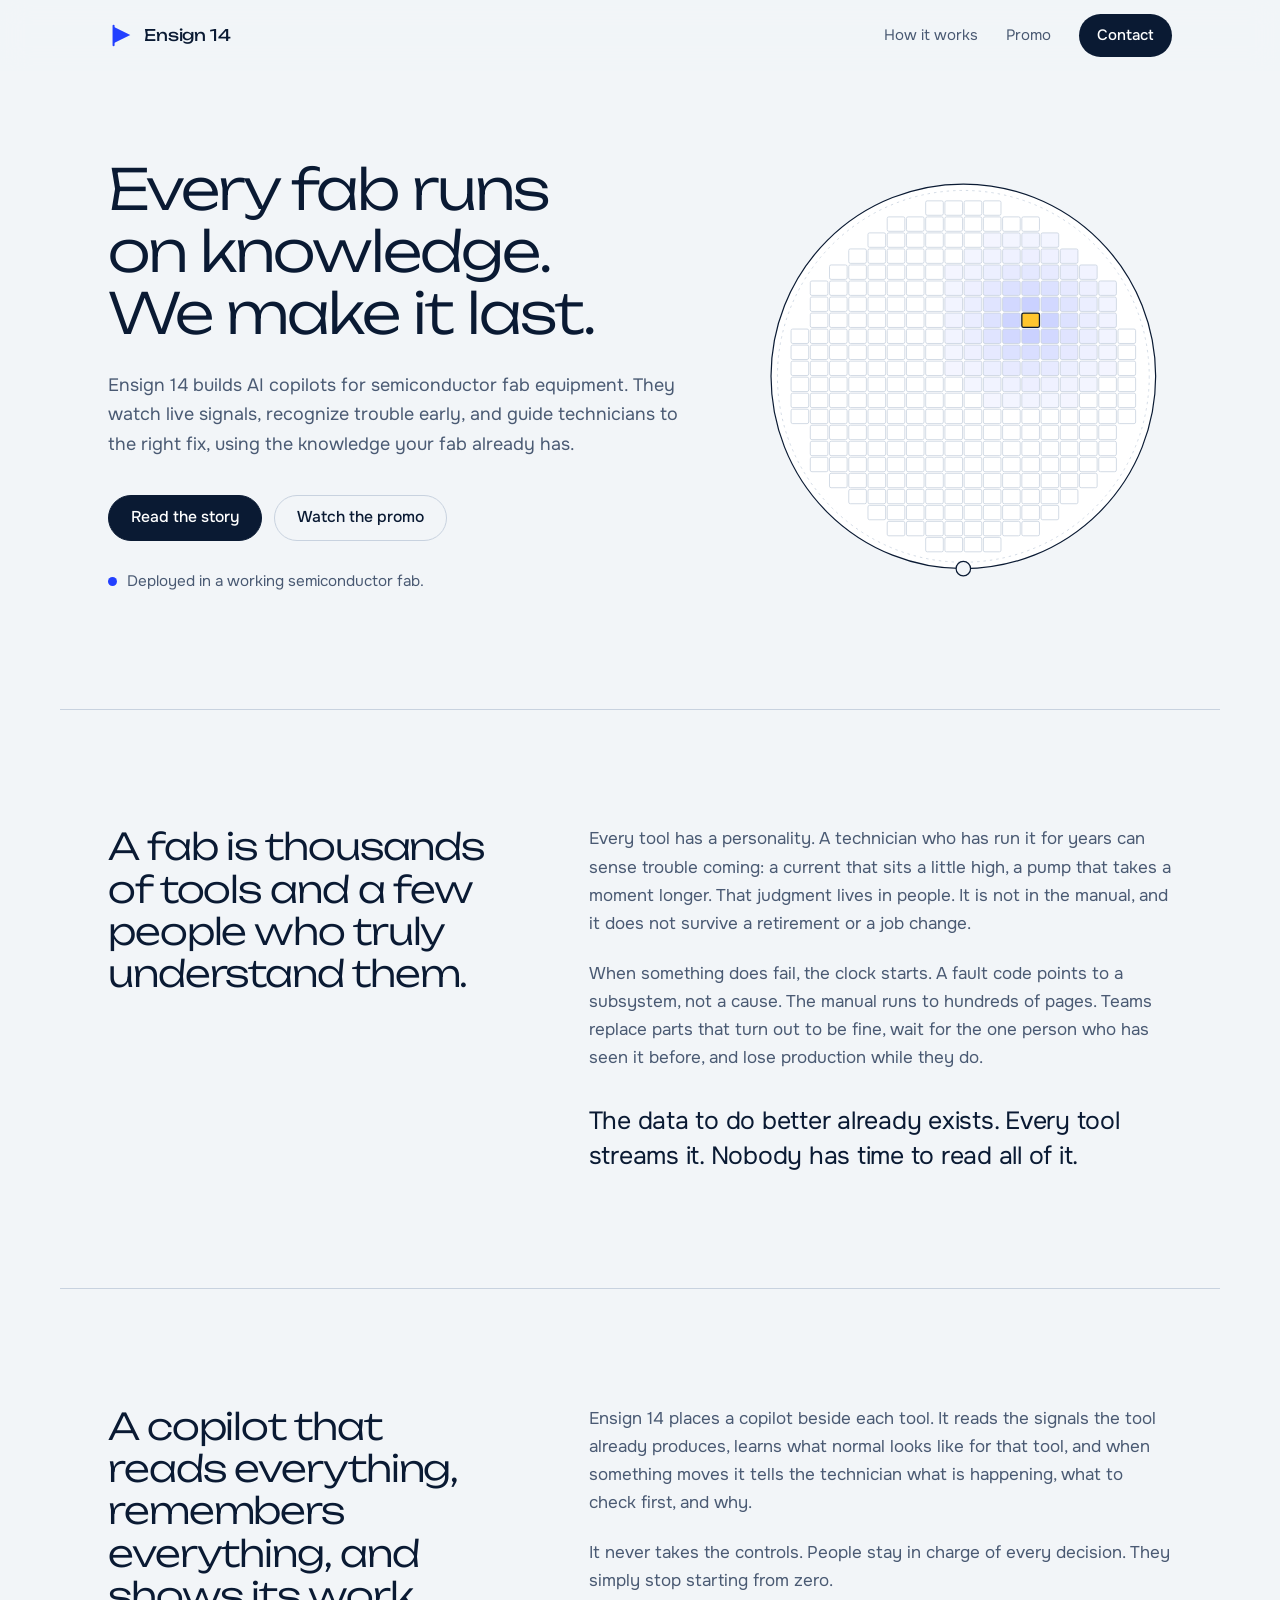
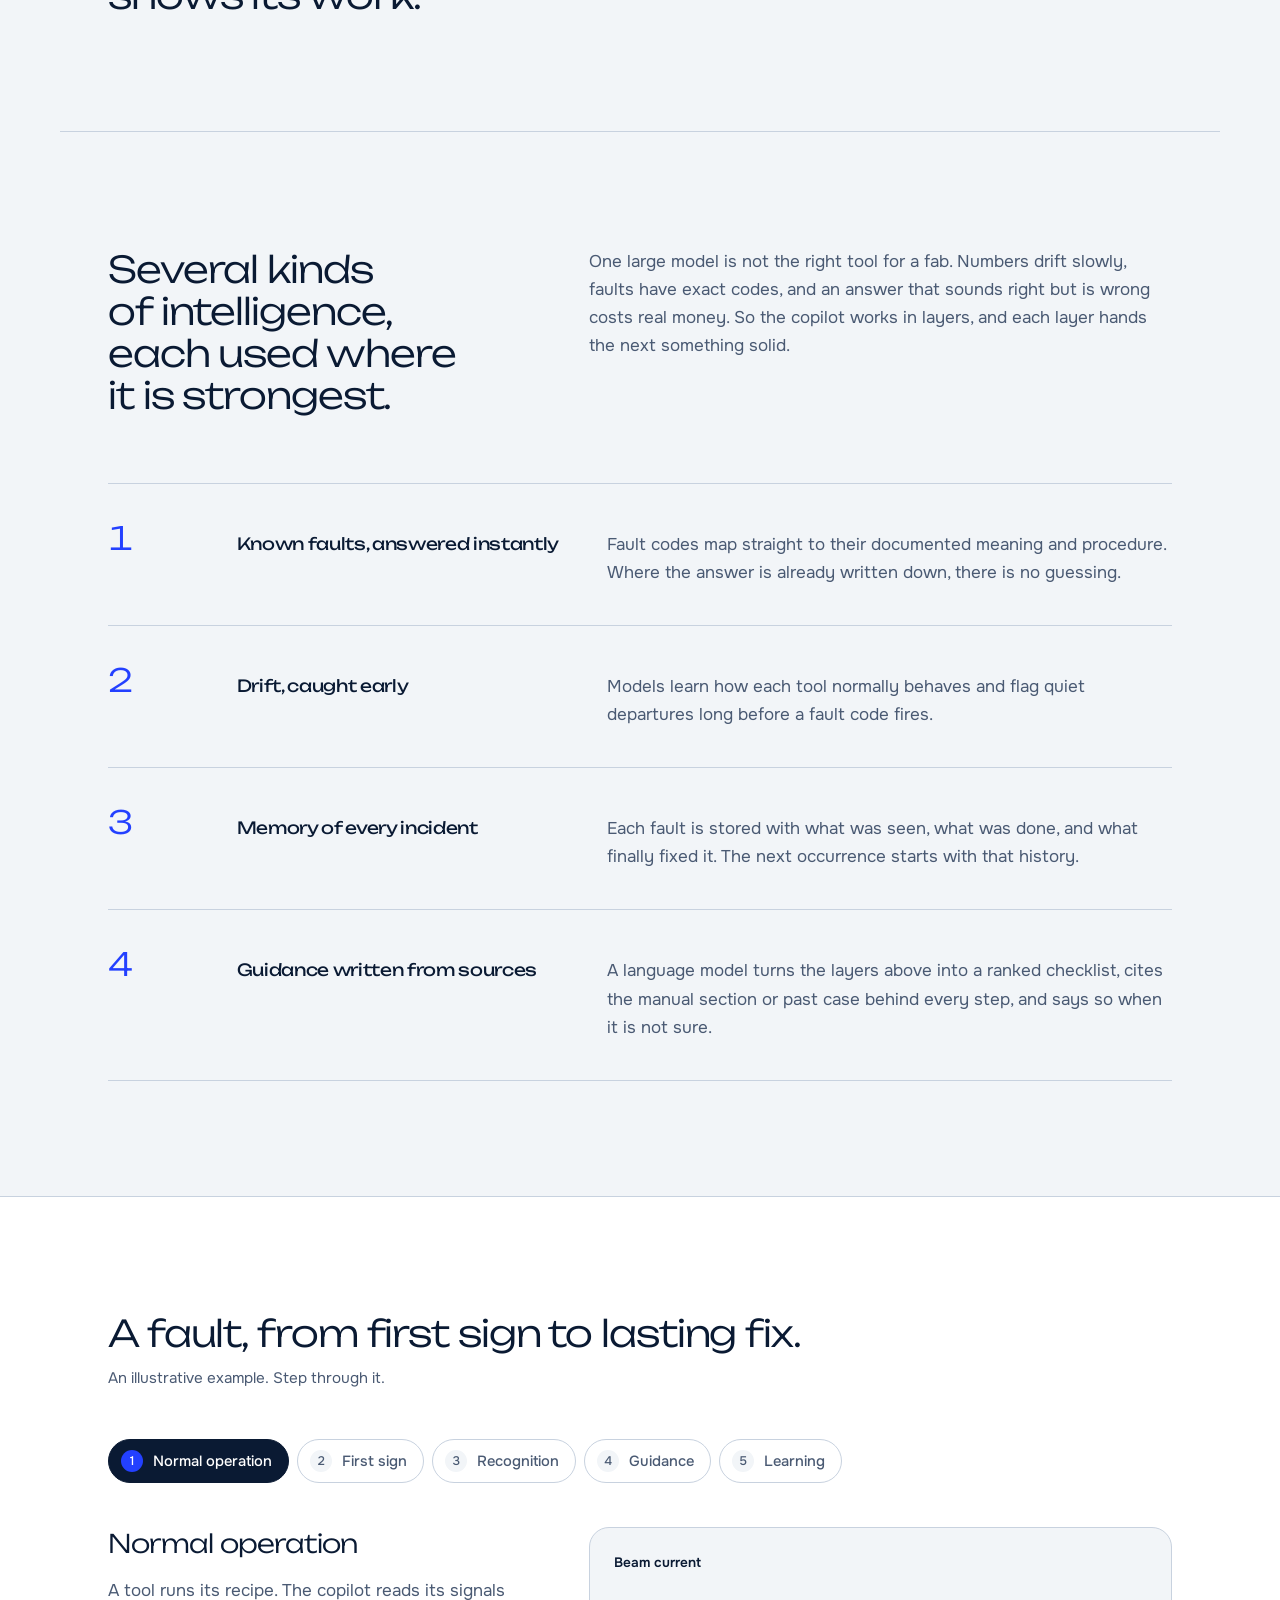
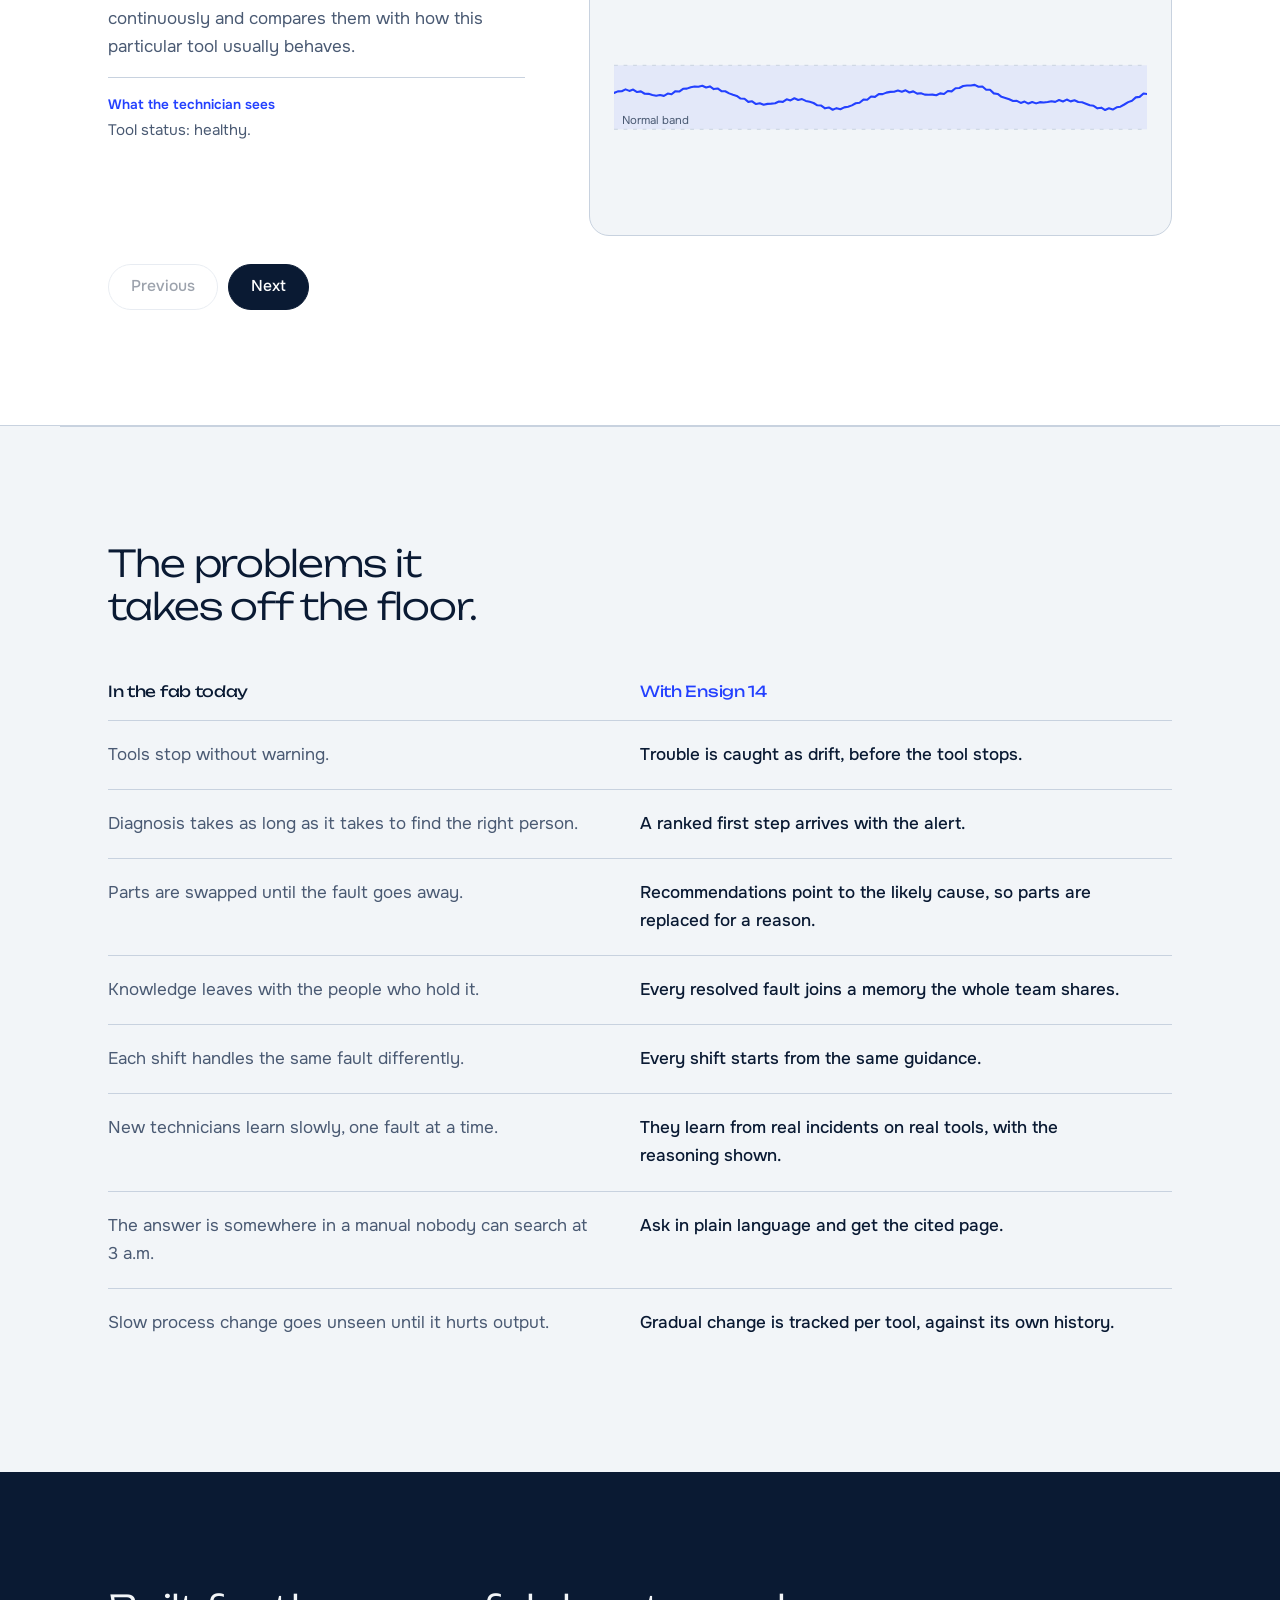
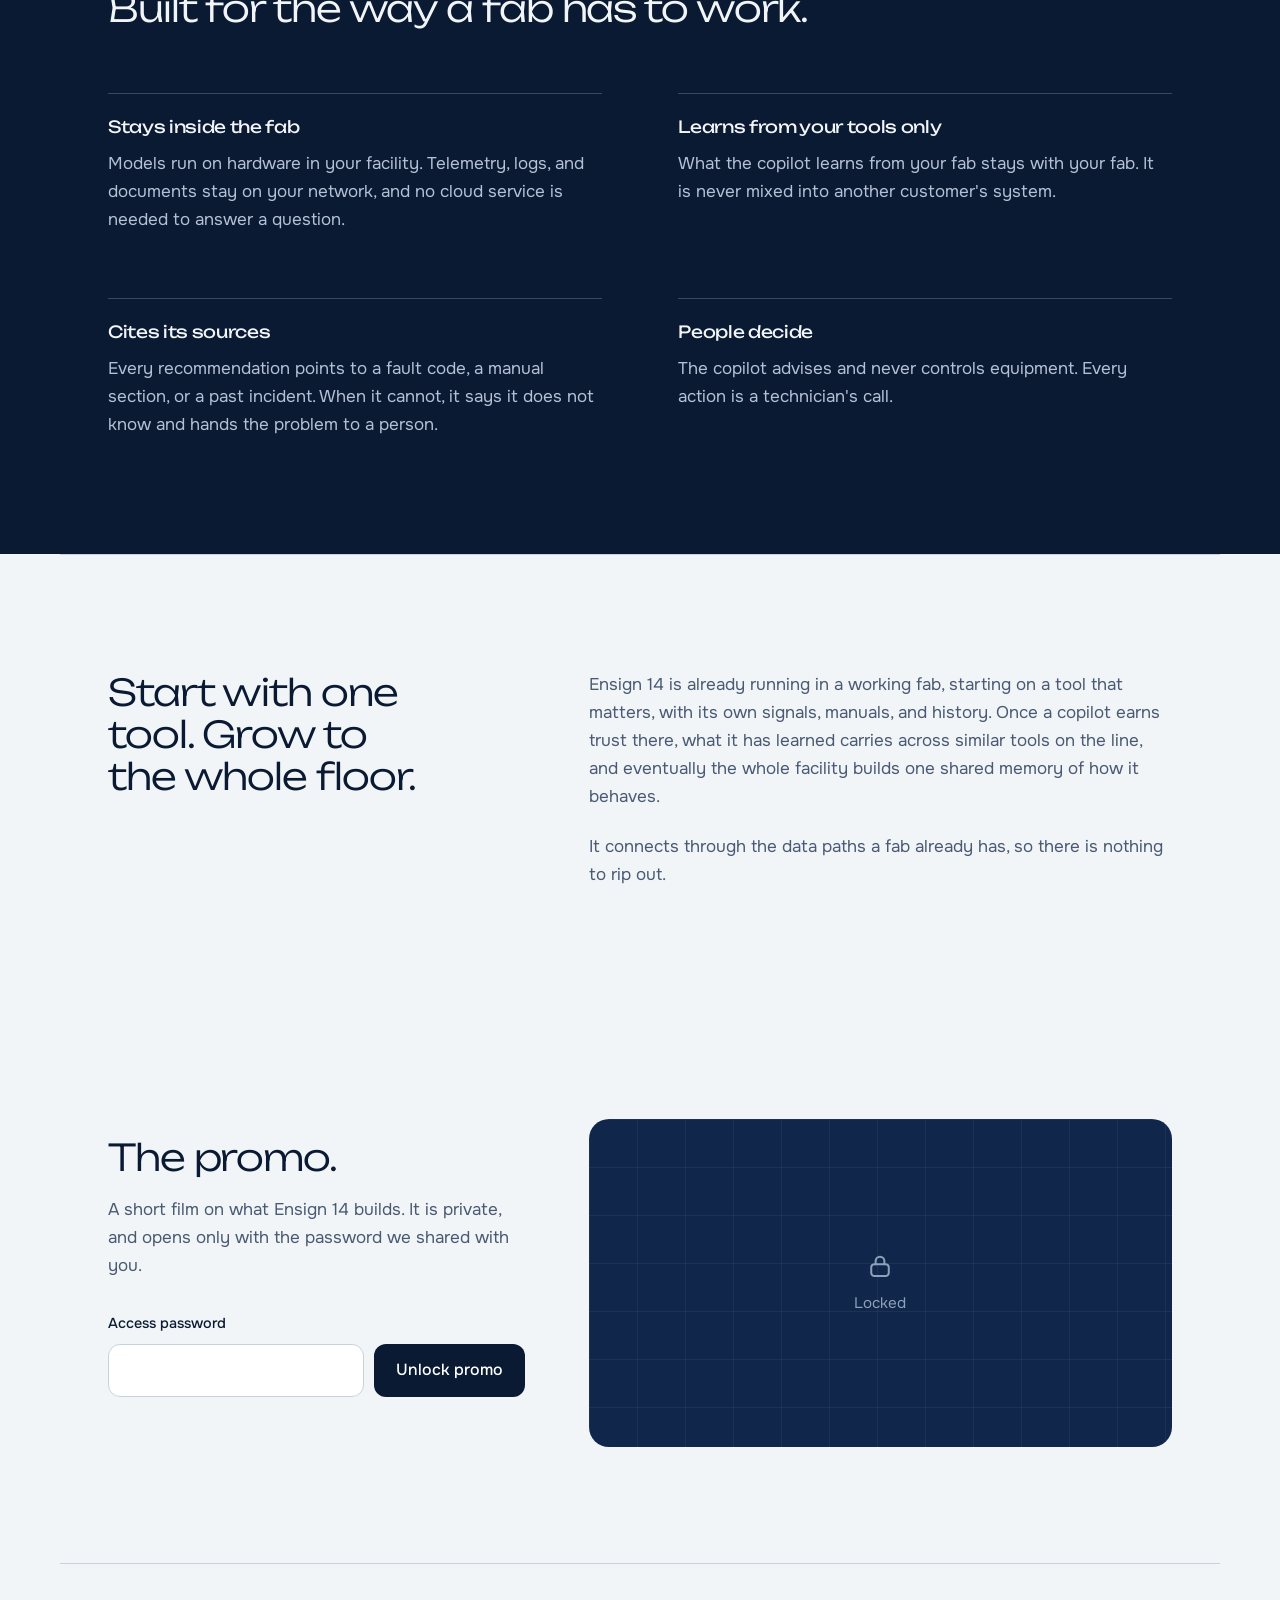
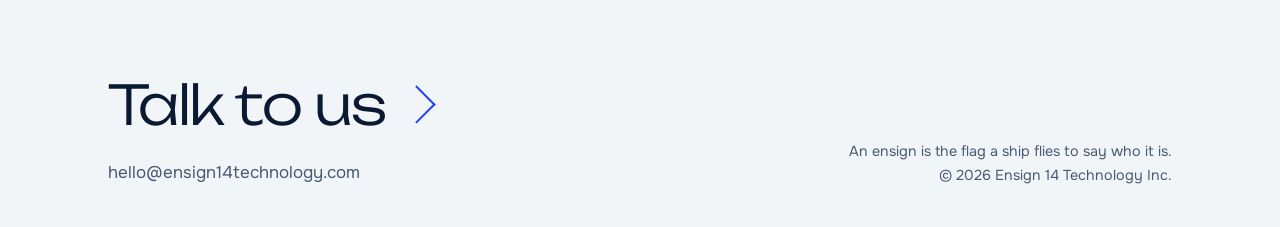
==== index.html @ 495f2af5 "Ensign 14 Technology site with password-protected promo" ====
<!doctype html>
<html lang="en">
<head>
<meta charset="utf-8">
<meta name="viewport" content="width=device-width, initial-scale=1">
<title>Ensign 14 Technology</title>
<meta name="description" content="Ensign 14 builds AI copilots for semiconductor fab equipment. They watch live signals, recognize trouble early, and guide technicians to the right fix.">
<meta name="theme-color" content="#F2F5F8">
<meta property="og:title" content="Ensign 14 Technology">
<meta property="og:description" content="Every fab runs on knowledge. We make it last.">
<meta property="og:type" content="website">
<meta property="og:url" content="https://ensign14technology.com">
<link rel="icon" href="favicon.svg" type="image/svg+xml">
<link rel="preconnect" href="https://fonts.googleapis.com">
<link rel="preconnect" href="https://fonts.gstatic.com" crossorigin>
<link href="https://fonts.googleapis.com/css2?family=Onest:wght@400;500;600&family=Unbounded:wght@300;400;500&display=swap" rel="stylesheet">
<link rel="stylesheet" href="styles.css">
</head>
<body>

<header class="nav">
  <a class="brand" href="#top" aria-label="Ensign 14 Technology, home">
    <svg class="brand-mark" viewBox="0 0 28 28" width="26" height="26" aria-hidden="true"><path d="M6 5 24 14 6 23Z" fill="currentColor"/><path d="M6 4v21" stroke="currentColor" stroke-width="2.2" stroke-linecap="round"/></svg>
    <span>Ensign 14</span>
  </a>
  <nav class="nav-links" aria-label="Main">
    <a class="hide-sm" href="#layers">How it works</a>
    <a href="#preview">Promo</a>
    <a class="pill" href="mailto:hello@ensign14technology.com">Contact</a>
  </nav>
</header>

<main id="top">

  <section class="hero wrap">
    <div class="hero-copy">
      <h1>Every fab runs on knowledge. We make it last.</h1>
      <p class="lede">Ensign 14 builds AI copilots for semiconductor fab equipment. They watch live signals, recognize trouble early, and guide technicians to the right fix, using the knowledge your fab already has.</p>
      <div class="actions">
        <a class="btn solid" href="#problem">Read the story</a>
        <a class="btn" href="#preview">Watch the promo</a>
      </div>
      <p class="proof"><i aria-hidden="true"></i>Deployed in a working semiconductor fab.</p>
    </div>
    <figure class="wafer" id="wafer" role="img" aria-label="A wafer map with one die flagged for attention and the dies around it slightly affected"></figure>
  </section>

  <section class="chapter wrap" id="problem" aria-labelledby="problem-h">
    <h2 id="problem-h">A fab is thousands of tools and a few people who truly understand them.</h2>
    <div class="prose">
      <p>Every tool has a personality. A technician who has run it for years can sense trouble coming: a current that sits a little high, a pump that takes a moment longer. That judgment lives in people. It is not in the manual, and it does not survive a retirement or a job change.</p>
      <p>When something does fail, the clock starts. A fault code points to a subsystem, not a cause. The manual runs to hundreds of pages. Teams replace parts that turn out to be fine, wait for the one person who has seen it before, and lose production while they do.</p>
      <p class="turn">The data to do better already exists. Every tool streams it. Nobody has time to read all of it.</p>
    </div>
  </section>

  <section class="chapter wrap" id="approach" aria-labelledby="approach-h">
    <h2 id="approach-h">A copilot that reads everything, remembers everything, and shows its work.</h2>
    <div class="prose">
      <p>Ensign 14 places a copilot beside each tool. It reads the signals the tool already produces, learns what normal looks like for that tool, and when something moves it tells the technician what is happening, what to check first, and why.</p>
      <p>It never takes the controls. People stay in charge of every decision. They simply stop starting from zero.</p>
    </div>
  </section>

  <section class="chapter wrap" id="layers" aria-labelledby="layers-h">
    <h2 id="layers-h">Several kinds of intelligence, each used where it is strongest.</h2>
    <div class="prose">
      <p>One large model is not the right tool for a fab. Numbers drift slowly, faults have exact codes, and an answer that sounds right but is wrong costs real money. So the copilot works in layers, and each layer hands the next something solid.</p>
    </div>
    <ol class="layers">
      <li>
        <span class="n">1</span>
        <div>
          <h3>Known faults, answered instantly</h3>
          <p>Fault codes map straight to their documented meaning and procedure. Where the answer is already written down, there is no guessing.</p>
        </div>
      </li>
      <li>
        <span class="n">2</span>
        <div>
          <h3>Drift, caught early</h3>
          <p>Models learn how each tool normally behaves and flag quiet departures long before a fault code fires.</p>
        </div>
      </li>
      <li>
        <span class="n">3</span>
        <div>
          <h3>Memory of every incident</h3>
          <p>Each fault is stored with what was seen, what was done, and what finally fixed it. The next occurrence starts with that history.</p>
        </div>
      </li>
      <li>
        <span class="n">4</span>
        <div>
          <h3>Guidance written from sources</h3>
          <p>A language model turns the layers above into a ranked checklist, cites the manual section or past case behind every step, and says so when it is not sure.</p>
        </div>
      </li>
    </ol>
  </section>

  <section class="practice" id="practice" aria-labelledby="practice-h">
    <div class="wrap">
      <h2 id="practice-h">A fault, from first sign to lasting fix.</h2>
      <p class="practice-note">An illustrative example. Step through it.</p>

      <div class="walk" id="walk">
        <div class="walk-tabs" role="tablist" aria-label="Steps in a fault"></div>
        <div class="walk-body" id="walk-body" role="tabpanel" aria-live="polite"></div>
        <div class="walk-nav">
          <button type="button" id="walk-prev">Previous</button>
          <button type="button" id="walk-next" class="solid">Next</button>
        </div>
      </div>
    </div>
  </section>

  <section class="chapter wrap" id="solves" aria-labelledby="solves-h">
    <h2 id="solves-h">The problems it takes off the floor.</h2>
    <table class="pairs">
      <thead>
        <tr><th scope="col">In the fab today</th><th scope="col">With Ensign 14</th></tr>
      </thead>
      <tbody>
        <tr><td>Tools stop without warning.</td><td>Trouble is caught as drift, before the tool stops.</td></tr>
        <tr><td>Diagnosis takes as long as it takes to find the right person.</td><td>A ranked first step arrives with the alert.</td></tr>
        <tr><td>Parts are swapped until the fault goes away.</td><td>Recommendations point to the likely cause, so parts are replaced for a reason.</td></tr>
        <tr><td>Knowledge leaves with the people who hold it.</td><td>Every resolved fault joins a memory the whole team shares.</td></tr>
        <tr><td>Each shift handles the same fault differently.</td><td>Every shift starts from the same guidance.</td></tr>
        <tr><td>New technicians learn slowly, one fault at a time.</td><td>They learn from real incidents on real tools, with the reasoning shown.</td></tr>
        <tr><td>The answer is somewhere in a manual nobody can search at 3 a.m.</td><td>Ask in plain language and get the cited page.</td></tr>
        <tr><td>Slow process change goes unseen until it hurts output.</td><td>Gradual change is tracked per tool, against its own history.</td></tr>
      </tbody>
    </table>
  </section>

  <section class="trust" id="trust" aria-labelledby="trust-h">
    <div class="wrap">
      <h2 id="trust-h">Built for the way a fab has to work.</h2>
      <div class="trust-grid">
        <div>
          <h3>Stays inside the fab</h3>
          <p>Models run on hardware in your facility. Telemetry, logs, and documents stay on your network, and no cloud service is needed to answer a question.</p>
        </div>
        <div>
          <h3>Learns from your tools only</h3>
          <p>What the copilot learns from your fab stays with your fab. It is never mixed into another customer's system.</p>
        </div>
        <div>
          <h3>Cites its sources</h3>
          <p>Every recommendation points to a fault code, a manual section, or a past incident. When it cannot, it says it does not know and hands the problem to a person.</p>
        </div>
        <div>
          <h3>People decide</h3>
          <p>The copilot advises and never controls equipment. Every action is a technician's call.</p>
        </div>
      </div>
    </div>
  </section>

  <section class="chapter wrap" id="scale" aria-labelledby="scale-h">
    <h2 id="scale-h">Start with one tool. Grow to the whole floor.</h2>
    <div class="prose">
      <p>Ensign 14 is already running in a working fab, starting on a tool that matters, with its own signals, manuals, and history. Once a copilot earns trust there, what it has learned carries across similar tools on the line, and eventually the whole facility builds one shared memory of how it behaves.</p>
      <p>It connects through the data paths a fab already has, so there is nothing to rip out.</p>
    </div>
  </section>

  <section class="vault" id="preview" aria-labelledby="vault-h">
    <div class="wrap vault-grid">
      <div class="vault-copy">
        <h2 id="vault-h">The promo.</h2>
        <p>A short film on what Ensign 14 builds. It is private, and opens only with the password we shared with you.</p>
        <form id="vault-form" autocomplete="off" novalidate>
          <label for="vault-pass">Access password</label>
          <div class="field">
            <input id="vault-pass" name="password" type="password" autocomplete="off" autocapitalize="off" spellcheck="false" required>
            <button type="submit" id="vault-submit">Unlock promo</button>
          </div>
          <p class="vault-msg" id="vault-msg" role="alert"></p>
        </form>
      </div>
      <div class="vault-stage" id="vault-stage" aria-live="polite">
        <div class="locked" id="vault-locked">
          <svg viewBox="0 0 24 24" width="30" height="30" fill="none" stroke="currentColor" stroke-width="1.6" stroke-linecap="round" stroke-linejoin="round" aria-hidden="true"><rect x="5" y="10.5" width="14" height="9.5" rx="2.5"/><path d="M8.5 10.5V8a3.5 3.5 0 0 1 7 0v2.5"/></svg>
          <span>Locked</span>
        </div>
      </div>
    </div>
  </section>

</main>

<footer class="foot wrap">
  <div>
    <a class="foot-cta" href="mailto:hello@ensign14technology.com">Talk to us<span aria-hidden="true"></span></a>
    <p class="foot-mail">hello@ensign14technology.com</p>
  </div>
  <p class="foot-note">An ensign is the flag a ship flies to say who it is.<br>© 2026 Ensign 14 Technology Inc.</p>
</footer>

<script src="app.js"></script>
<script src="vault.js"></script>
</body>
</html>
---- styles.css ----
:root {
  --fog: #F2F5F8;
  --paper: #FFFFFF;
  --ink: #0A1A33;
  --ink-2: #10264A;
  --cobalt: #2340FF;
  --mist: #C8D2DF;
  --slate: #4A5A73;
  --signal: #FFC62E;
  --display: "Unbounded", "Avenir Next", "Segoe UI", system-ui, sans-serif;
  --body: "Onest", "Avenir Next", "Segoe UI", system-ui, sans-serif;
  --gutter: clamp(20px, 5vw, 48px);
  --section: clamp(64px, 9vw, 120px);
}

*, *::before, *::after { box-sizing: border-box; }
html { scroll-behavior: smooth; scroll-padding-top: 76px; -webkit-text-size-adjust: 100%; }
body {
  margin: 0;
  background: var(--fog);
  color: var(--ink);
  font-family: var(--body);
  font-size: 1.0625rem;
  line-height: 1.65;
  -webkit-font-smoothing: antialiased;
}
h1, h2, h3, p, ol, figure, table { margin: 0; }
a { color: inherit; }
button { font: inherit; }
:focus-visible { outline: 2px solid var(--cobalt); outline-offset: 3px; border-radius: 6px; }

.wrap { width: 100%; max-width: 1160px; margin-inline: auto; padding-inline: var(--gutter); }

h2 {
  font-family: var(--display); font-weight: 300;
  font-size: clamp(1.5rem, 3vw, 2.3rem);
  line-height: 1.15; letter-spacing: -0.03em;
  text-wrap: balance;
}
h3 { font-family: var(--display); font-weight: 400; font-size: 1.05rem; line-height: 1.3; letter-spacing: -0.02em; }

/* Nav */
.nav {
  position: sticky; top: 0; z-index: 20;
  display: flex; align-items: center; justify-content: space-between;
  padding: 14px max(var(--gutter), calc((100% - 1160px) / 2 + var(--gutter)));
  background: color-mix(in srgb, var(--fog) 86%, transparent);
  backdrop-filter: blur(14px);
  -webkit-backdrop-filter: blur(14px);
}
.brand { display: inline-flex; align-items: center; gap: 10px; text-decoration: none; font-family: var(--display); font-weight: 400; font-size: 1rem; letter-spacing: -0.01em; }
.brand-mark { color: var(--cobalt); }
.nav-links { display: flex; align-items: center; gap: clamp(14px, 2.4vw, 28px); font-size: 0.94rem; }
.nav-links a { text-decoration: none; color: var(--slate); transition: color .2s; }
.nav-links a:hover { color: var(--ink); }
.nav-links .pill { color: var(--paper); background: var(--ink); padding: 9px 18px; border-radius: 999px; font-weight: 500; transition: background .2s; }
.nav-links .pill:hover { background: var(--cobalt); color: var(--paper); }

/* Hero */
.hero {
  display: grid; grid-template-columns: minmax(0, 7fr) minmax(0, 5fr);
  gap: clamp(32px, 5vw, 72px); align-items: center;
  padding-top: clamp(40px, 7vw, 88px); padding-bottom: var(--section);
}
h1 {
  font-family: var(--display); font-weight: 300;
  font-size: clamp(2rem, 4.4vw, 3.6rem);
  line-height: 1.1; letter-spacing: -0.035em;
  text-wrap: balance;
}
.lede { margin-top: 26px; max-width: 54ch; font-size: clamp(1.05rem, 1.4vw, 1.2rem); color: var(--slate); }
.actions { margin-top: 36px; display: flex; gap: 12px; flex-wrap: wrap; }
.btn, .walk-nav button {
  display: inline-block; text-decoration: none; cursor: pointer;
  font-weight: 500; font-size: 0.98rem; line-height: 1;
  padding: 14px 22px; border-radius: 999px;
  color: var(--ink); background: transparent; border: 1px solid var(--mist);
  transition: background .2s, color .2s, border-color .2s;
}
.btn:hover, .walk-nav button:hover:not(:disabled) { border-color: var(--ink); }
.btn.solid, .walk-nav .solid { color: var(--paper); background: var(--ink); border-color: var(--ink); }
.btn.solid:hover, .walk-nav .solid:hover:not(:disabled) { background: var(--cobalt); border-color: var(--cobalt); }

.proof { margin-top: 28px; display: flex; align-items: center; gap: 10px; font-size: 0.95rem; color: var(--slate); }
.proof i { width: 9px; height: 9px; border-radius: 50%; background: var(--cobalt); flex: none; }

.wafer { width: 100%; max-width: 520px; justify-self: end; aspect-ratio: 1; }
.wafer svg { width: 100%; height: 100%; display: block; }

/* Story chapters */
.chapter {
  display: grid; grid-template-columns: minmax(0, 5fr) minmax(0, 7fr);
  gap: 28px clamp(32px, 5vw, 72px);
  padding-block: var(--section);
  border-top: 1px solid var(--mist);
}
.chapter h2 { align-self: start; max-width: 20ch; }
.prose { display: flex; flex-direction: column; gap: 22px; max-width: 60ch; color: var(--slate); }
.prose p { margin: 0; }
.prose .turn { margin-top: 10px; color: var(--ink); font-size: clamp(1.2rem, 2vw, 1.55rem); line-height: 1.4; letter-spacing: -0.01em; }

.layers { grid-column: 1 / -1; list-style: none; padding: 0; margin-top: clamp(16px, 3vw, 40px); border-top: 1px solid var(--mist); }
.layers li { display: grid; grid-template-columns: minmax(56px, 1fr) minmax(0, 4fr) minmax(0, 7fr); gap: 20px clamp(20px, 4vw, 48px); align-items: baseline; padding-block: clamp(24px, 3vw, 38px); border-bottom: 1px solid var(--mist); }
.layers .n { font-family: var(--display); font-weight: 300; font-size: 2rem; color: var(--cobalt); font-variant-numeric: tabular-nums; line-height: 1; }
.layers li > div { display: contents; }
.layers h3 { grid-column: 2; }
.layers p { grid-column: 3; color: var(--slate); max-width: 52ch; }

/* Walkthrough */
.practice { background: var(--paper); border-block: 1px solid var(--mist); padding-block: var(--section); }
.practice-note { margin-top: 12px; color: var(--slate); font-size: 0.95rem; }
.walk { margin-top: clamp(28px, 4vw, 48px); }
.walk-tabs { display: flex; gap: 8px; flex-wrap: wrap; }
.walk-tabs button {
  display: inline-flex; align-items: center; gap: 10px; cursor: pointer;
  padding: 10px 16px 10px 12px; border-radius: 999px;
  color: var(--slate); background: transparent; border: 1px solid var(--mist);
  font-size: 0.92rem; font-weight: 500; line-height: 1;
  transition: background .2s, color .2s, border-color .2s;
}
.walk-tabs button .dot { display: grid; place-items: center; width: 22px; height: 22px; border-radius: 50%; background: var(--fog); font-size: 0.78rem; font-variant-numeric: tabular-nums; }
.walk-tabs button:hover { border-color: var(--ink); color: var(--ink); }
.walk-tabs button[aria-selected="true"] { color: var(--paper); background: var(--ink); border-color: var(--ink); }
.walk-tabs button[aria-selected="true"] .dot { background: var(--cobalt); color: var(--paper); }

.walk-body { display: grid; grid-template-columns: minmax(0, 5fr) minmax(0, 7fr); gap: 28px clamp(28px, 5vw, 64px); margin-top: clamp(28px, 4vw, 44px); align-items: start; }
.walk-text h3 { font-size: clamp(1.25rem, 2vw, 1.6rem); font-weight: 300; letter-spacing: -0.03em; }
.walk-text p { margin-top: 16px; color: var(--slate); max-width: 46ch; }
.walk-see { margin-top: 24px; padding-top: 16px; border-top: 1px solid var(--mist); font-size: 0.95rem; max-width: 46ch; }
.walk-see b { display: block; font-weight: 600; font-size: 0.85rem; color: var(--cobalt); margin-bottom: 2px; }
.walk-visual { background: var(--fog); border: 1px solid var(--mist); border-radius: 20px; padding: clamp(14px, 2vw, 24px); min-width: 0; }
.walk-visual svg { width: 100%; height: auto; display: block; }
.walk-body.swap { animation: swap .25s ease both; }
@keyframes swap { from { opacity: 0; } to { opacity: 1; } }
.walk-nav { display: flex; gap: 10px; margin-top: 28px; }
.walk-nav button:disabled { opacity: .4; cursor: default; }

/* SVG parts */
.g-band { fill: rgba(35, 64, 255, .07); }
.g-edge { stroke: var(--mist); stroke-dasharray: 4 6; stroke-width: 1; }
.g-line { fill: none; stroke: var(--cobalt); stroke-width: 2.2; stroke-linejoin: round; stroke-linecap: round; }
.g-line.dim { stroke: var(--slate); stroke-width: 1.8; opacity: .8; }
.g-mark { fill: var(--signal); stroke: var(--ink); stroke-width: 1.5; }
.g-text { fill: var(--slate); font: 400 12px var(--body); }
.g-text.strong { fill: var(--ink); font-weight: 600; }

.mini-row { display: grid; grid-template-columns: repeat(3, minmax(0, 1fr)); gap: 10px; margin-top: 14px; }
.mini { background: var(--paper); border: 1px solid var(--mist); border-radius: 12px; padding: 10px 10px 8px; }
.mini.best { border-color: var(--cobalt); box-shadow: 0 0 0 1px var(--cobalt); }
.mini p { font-size: 0.8rem; color: var(--slate); line-height: 1.3; margin-top: 4px; }
.mini.best p { color: var(--cobalt); font-weight: 600; }
.visual-label { font-size: 0.85rem; font-weight: 600; margin-bottom: 8px; }

.ui-card { background: var(--paper); border: 1px solid var(--mist); border-radius: 16px; padding: clamp(16px, 2vw, 24px); }
.ui-head { display: flex; justify-content: space-between; align-items: center; gap: 12px; flex-wrap: wrap; }
.ui-head strong { font-family: var(--display); font-weight: 400; font-size: 1rem; letter-spacing: -0.02em; }
.chip { font-size: 0.8rem; font-weight: 600; padding: 5px 10px; border-radius: 999px; color: var(--cobalt); background: rgba(35, 64, 255, .09); }
.ui-list { list-style: none; padding: 0; margin: 14px 0 0; display: flex; flex-direction: column; }
.ui-list li { padding: 12px 0; border-top: 1px solid var(--mist); }
.ui-list b { display: block; font-weight: 600; font-size: 0.98rem; }
.ui-list span { display: block; margin-top: 2px; font-size: 0.86rem; color: var(--slate); }
.ui-rows { margin: 14px 0 0; display: grid; grid-template-columns: max-content minmax(0, 1fr); gap: 10px 20px; font-size: 0.95rem; }
.ui-rows dt { color: var(--slate); }
.ui-rows dd { margin: 0; font-weight: 500; }
.ui-rows .ok { color: #0A6B3B; font-weight: 600; }
.ui-foot { margin-top: 14px; font-size: 0.8rem; color: var(--slate); }

/* Problems table */
.pairs { grid-column: 1 / -1; width: 100%; border-collapse: collapse; margin-top: clamp(8px, 2vw, 24px); }
.pairs th { text-align: left; font-family: var(--display); font-weight: 400; font-size: 0.95rem; letter-spacing: -0.02em; padding: 0 clamp(12px, 3vw, 40px) 16px 0; width: 50%; }
.pairs th:last-child { color: var(--cobalt); }
.pairs td { vertical-align: top; padding: 20px clamp(12px, 3vw, 40px) 20px 0; border-top: 1px solid var(--mist); width: 50%; }
.pairs td:first-child { color: var(--slate); }
.pairs td:last-child { font-weight: 500; }

/* Trust */
.trust { background: var(--ink); color: var(--fog); padding-block: var(--section); }
.trust h2 { color: var(--fog); max-width: 22ch; }
.trust-grid { display: grid; grid-template-columns: repeat(2, minmax(0, 1fr)); gap: clamp(32px, 5vw, 64px) clamp(32px, 6vw, 96px); margin-top: clamp(36px, 5vw, 64px); }
.trust-grid > div { border-top: 1px solid rgba(255,255,255,.2); padding-top: 22px; }
.trust-grid h3 { color: var(--fog); }
.trust-grid p { margin-top: 12px; color: #B4C0D4; max-width: 46ch; }

/* Vault */
.vault { background: var(--fog); padding-block: var(--section); }
.vault-grid { display: grid; grid-template-columns: minmax(0, 5fr) minmax(0, 7fr); gap: clamp(32px, 5vw, 72px); align-items: center; }
.vault-copy > p { margin-top: 18px; color: var(--slate); max-width: 40ch; }
#vault-form { margin-top: 32px; }
#vault-form label { display: block; font-size: 0.9rem; font-weight: 500; margin-bottom: 8px; }
.field { display: flex; gap: 10px; flex-wrap: wrap; }
.field input {
  flex: 1 1 200px; min-width: 0;
  font: 400 1rem/1 var(--body); color: var(--ink);
  background: var(--paper);
  border: 1px solid var(--mist); border-radius: 12px;
  padding: 15px 16px;
}
.field button {
  font: 500 1rem/1 var(--body);
  color: var(--paper); background: var(--ink);
  border: 0; border-radius: 12px; padding: 15px 22px; cursor: pointer;
  transition: background .2s;
}
.field button:hover { background: var(--cobalt); }
.field button:disabled { opacity: .6; cursor: progress; }
.vault-msg { min-height: 1.5em; margin-top: 12px; font-size: 0.92rem; color: #B3261E; }

.vault-stage {
  position: relative; aspect-ratio: 16 / 9; width: 100%;
  background:
    linear-gradient(to right, rgba(255,255,255,.05) 1px, transparent 1px) 0 0 / 48px 100%,
    linear-gradient(to bottom, rgba(255,255,255,.05) 1px, transparent 1px) 0 0 / 100% 48px,
    var(--ink-2);
  border-radius: 20px; overflow: hidden;
}
.locked { position: absolute; inset: 0; display: grid; place-content: center; justify-items: center; gap: 10px; color: #8FA0BC; font-size: 0.95rem; }
.vault-stage iframe, .vault-stage video, .vault-stage embed, .vault-stage img { position: absolute; inset: 0; width: 100%; height: 100%; border: 0; background: #000; object-fit: contain; }
.vault-stage.open { animation: open .5s ease both; }
/* Interactive (HTML) promos get the full width and a tall stage */
.vault.app .vault-grid { grid-template-columns: minmax(0, 1fr); align-items: start; }
.vault.app .vault-stage { aspect-ratio: auto; height: min(88vh, 900px); min-height: 520px; }
.vault-open { display: inline-block; margin-top: 18px; font-weight: 500; }
@keyframes open { from { opacity: 0; } to { opacity: 1; } }

/* Footer */
.foot { padding-block: clamp(56px, 8vw, 96px) 40px; display: flex; justify-content: space-between; align-items: end; gap: 24px; flex-wrap: wrap; border-top: 1px solid var(--mist); }
.foot-cta { font-family: var(--display); font-weight: 300; font-size: clamp(1.8rem, 5vw, 3.4rem); letter-spacing: -0.035em; text-decoration: none; display: inline-flex; align-items: center; gap: 18px; }
.foot-cta span { width: 0.5em; height: 0.5em; border-right: 2px solid var(--cobalt); border-top: 2px solid var(--cobalt); transform: rotate(45deg); transition: transform .25s; }
.foot-cta:hover span { transform: rotate(45deg) translate(4px, -4px); }
.foot-mail { margin-top: 10px; color: var(--slate); }
.foot-note { color: var(--slate); font-size: 0.9rem; text-align: right; max-width: 36ch; }

/* Narrow screens */
@media (max-width: 1000px) {
  .hide-md { display: none; }
}
@media (max-width: 860px) {
  .hero, .chapter, .vault-grid, .walk-body { grid-template-columns: 1fr; }
  .wafer { justify-self: start; max-width: 380px; }
  .chapter h2 { max-width: none; }
  .layers li { grid-template-columns: 40px minmax(0, 1fr); gap: 8px 16px; }
  .layers h3 { grid-column: 2; }
  .layers p { grid-column: 2; }
  .layers .n { grid-row: 1 / span 2; font-size: 1.6rem; }
  .trust-grid { grid-template-columns: 1fr; }
  .pairs thead { position: absolute; left: -9999px; }
  .pairs, .pairs tbody, .pairs tr, .pairs td { display: block; width: 100%; }
  .pairs tr { padding: 20px 0; border-top: 1px solid var(--mist); }
  .pairs td { border: 0; padding: 0; width: 100%; }
  .pairs td:first-child { margin-bottom: 6px; }
  .foot-note { text-align: left; }
}
@media (max-width: 560px) {
  .hide-sm { display: none; }
  .mini-row { gap: 6px; }
}

@media (prefers-reduced-motion: reduce) {
  html { scroll-behavior: auto; }
  * { transition-duration: .01ms !important; animation-duration: .01ms !important; }
}
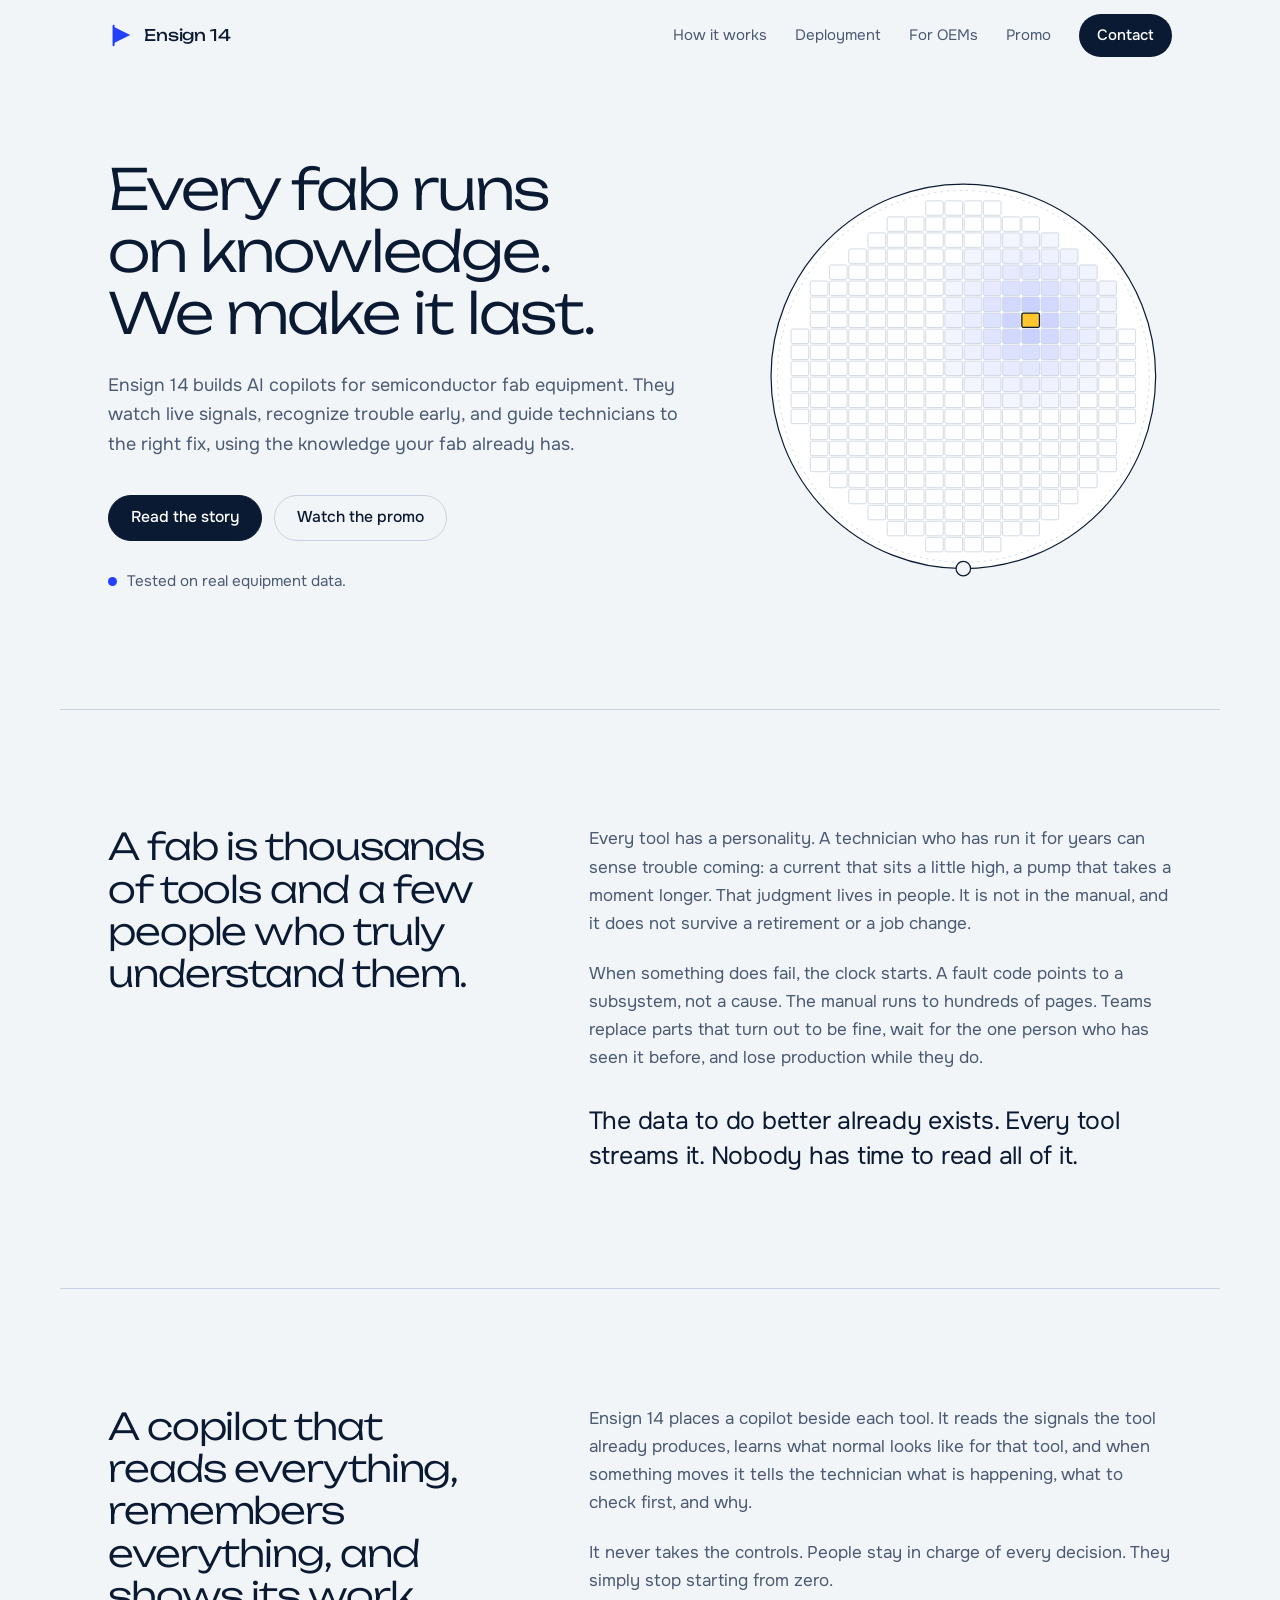
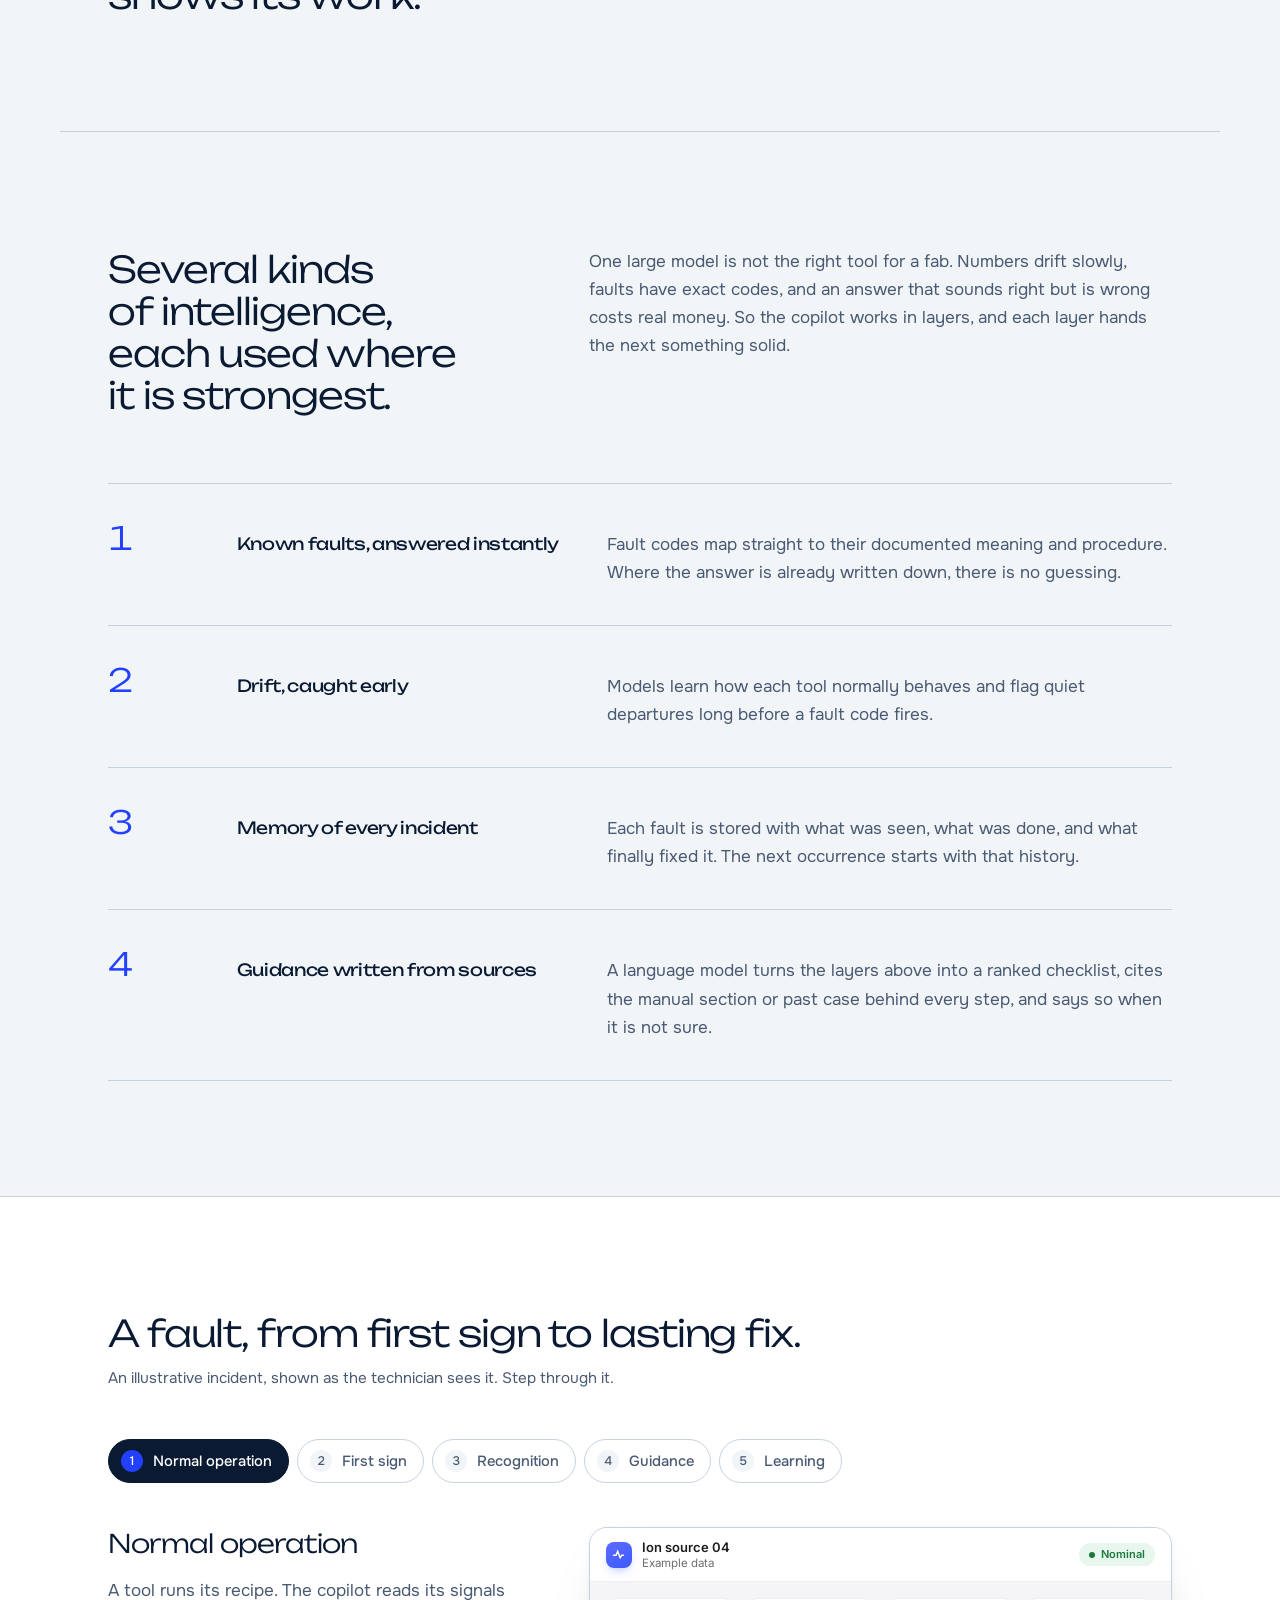
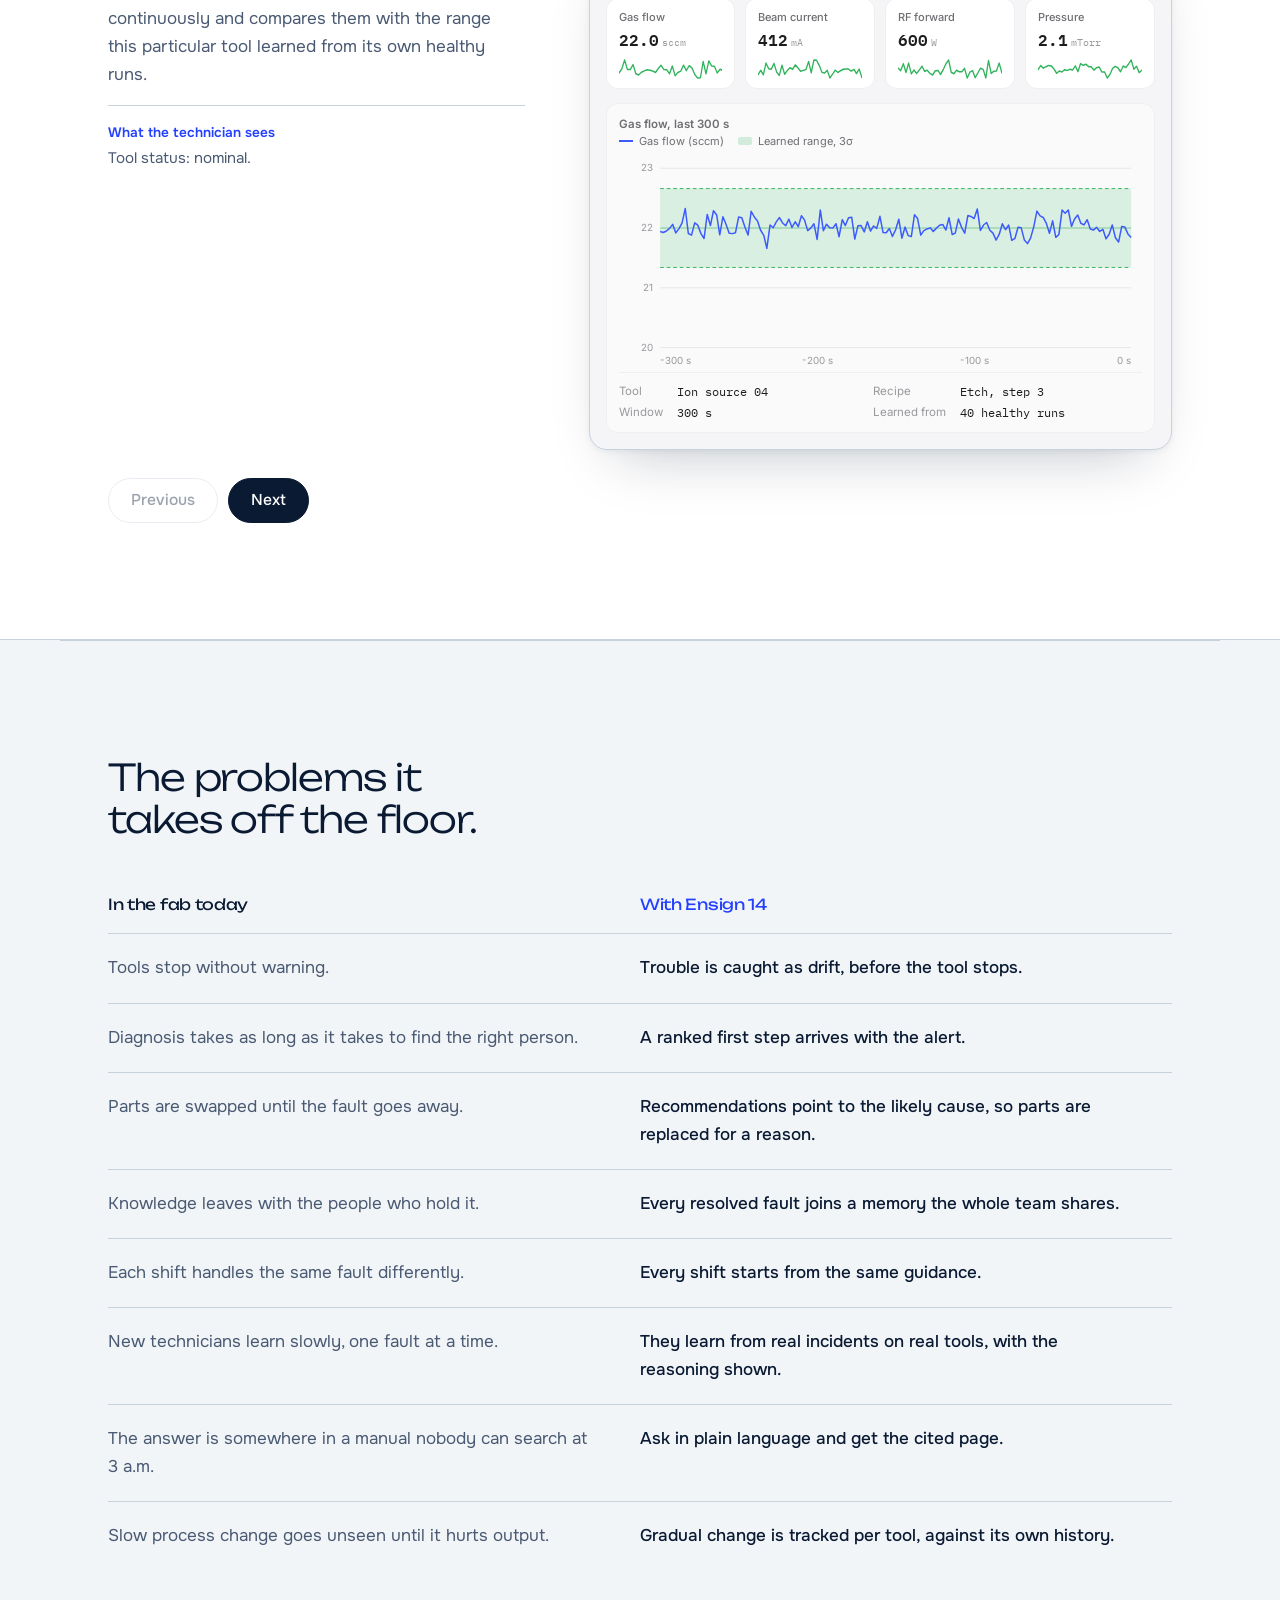
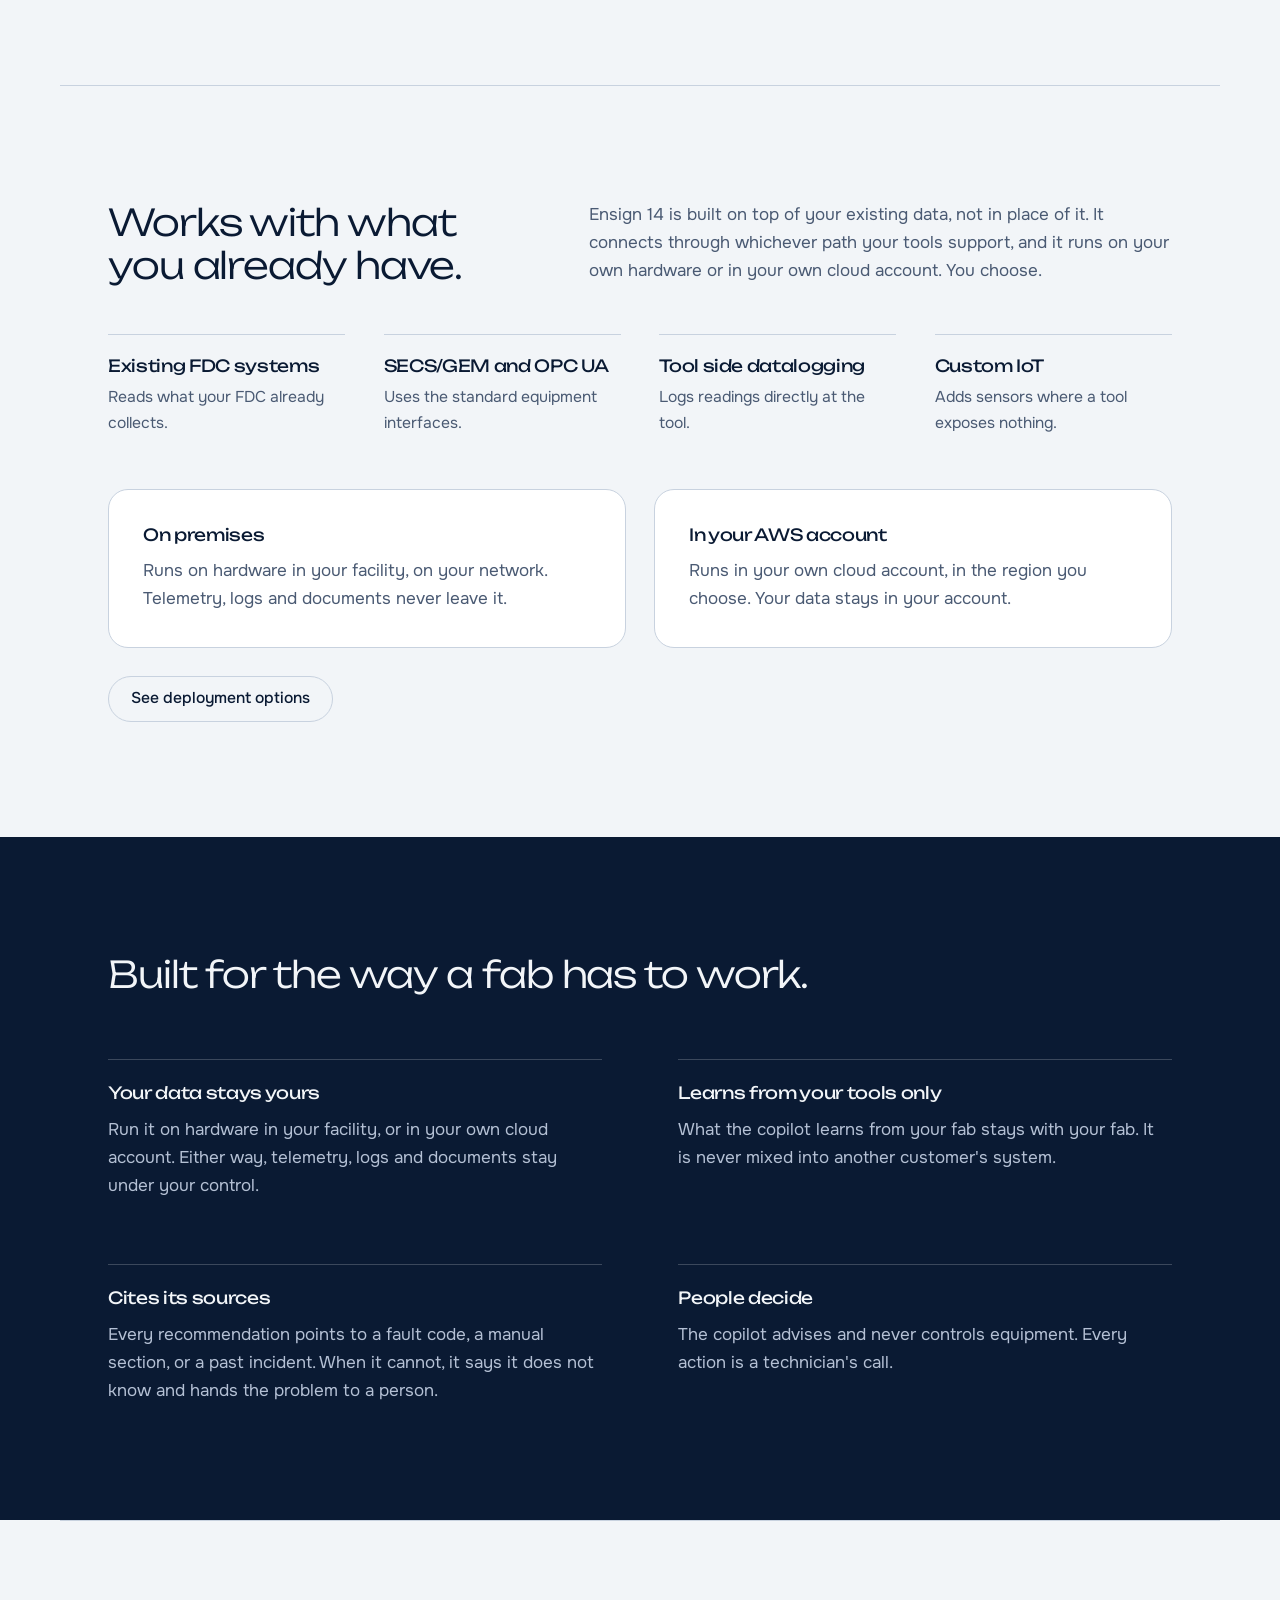
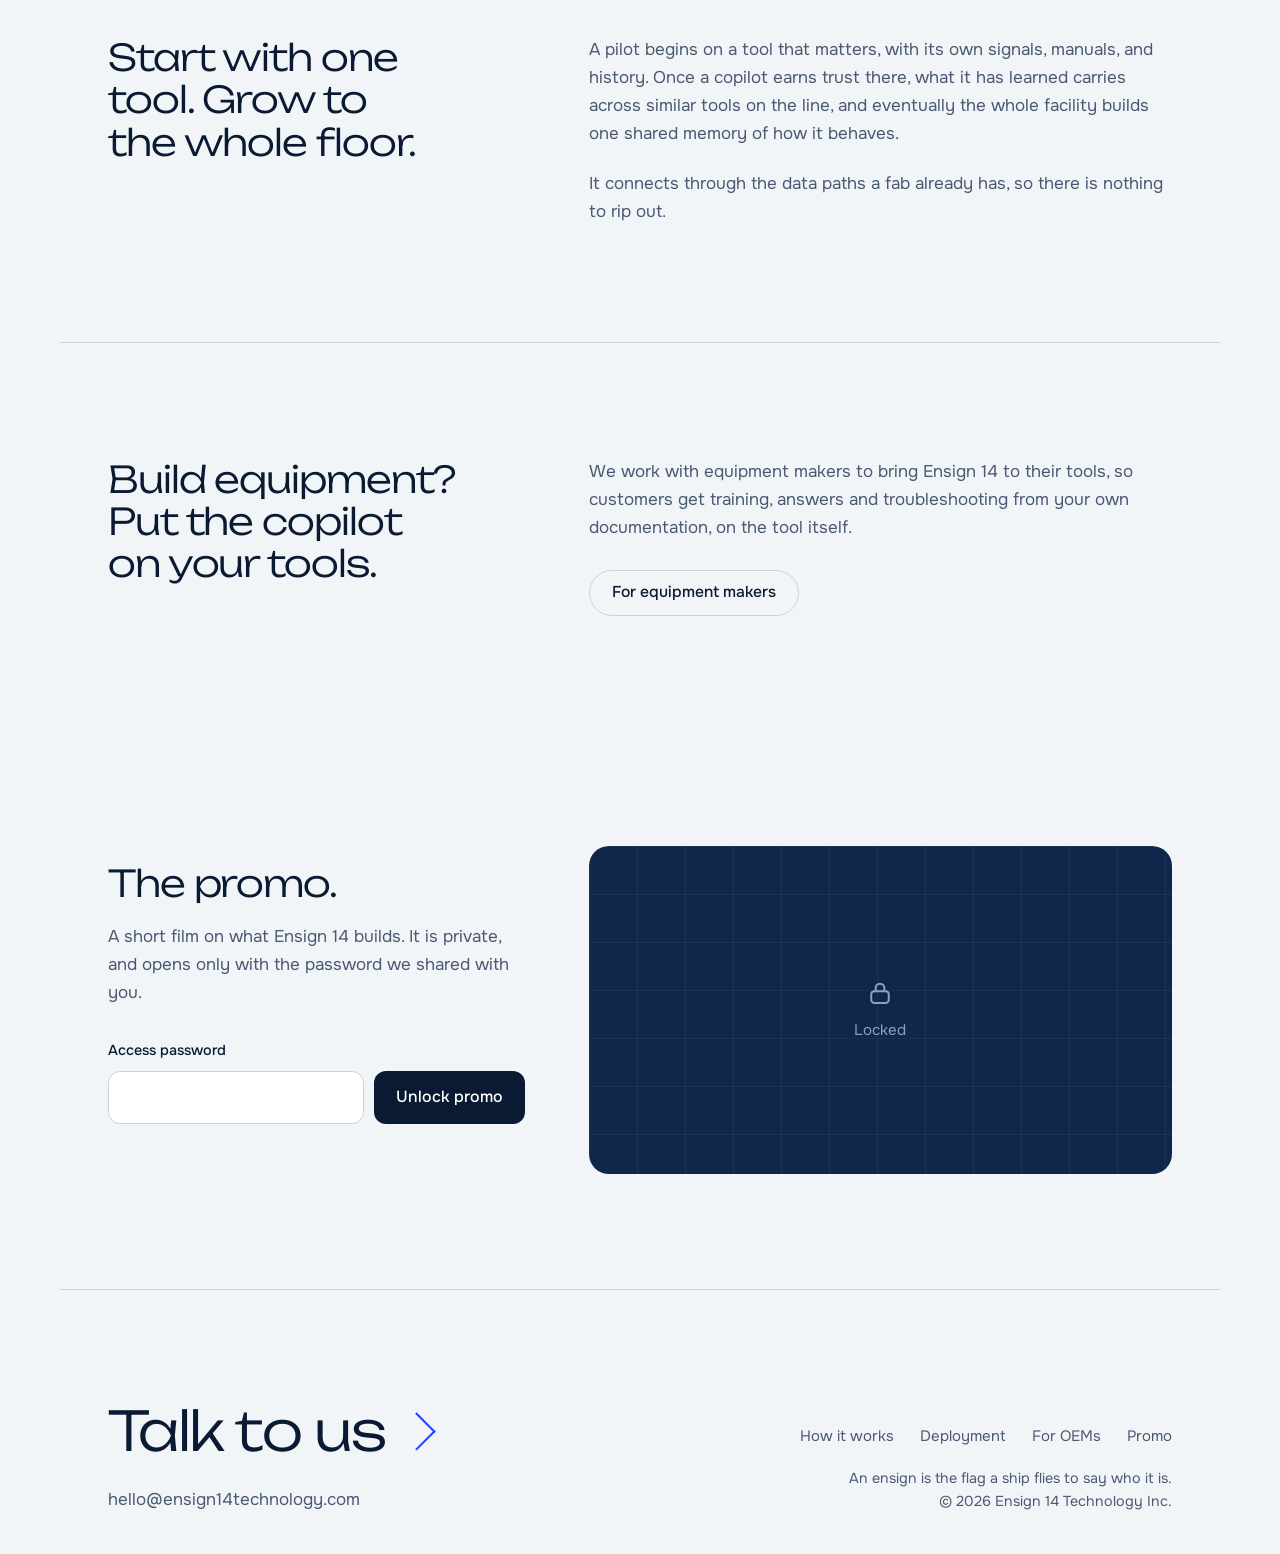
==== commit ca6cd332: "Add Deployment and OEMs pages, product visuals and updated copy" ====
--- a/index.html
+++ b/index.html
@@ -13,7 +13,7 @@
 <link rel="icon" href="favicon.svg" type="image/svg+xml">
 <link rel="preconnect" href="https://fonts.googleapis.com">
 <link rel="preconnect" href="https://fonts.gstatic.com" crossorigin>
-<link href="https://fonts.googleapis.com/css2?family=Onest:wght@400;500;600&family=Unbounded:wght@300;400;500&display=swap" rel="stylesheet">
+<link href="https://fonts.googleapis.com/css2?family=Inter:wght@400;500;600&family=IBM+Plex+Mono:wght@400;500;600&family=Onest:wght@400;500;600&family=Unbounded:wght@300;400;500&display=swap" rel="stylesheet">
 <link rel="stylesheet" href="styles.css">
 </head>
 <body>
@@ -25,7 +25,9 @@
   </a>
   <nav class="nav-links" aria-label="Main">
     <a class="hide-sm" href="#layers">How it works</a>
-    <a href="#preview">Promo</a>
+    <a href="deployment/">Deployment</a>
+    <a href="oems/">For OEMs</a>
+    <a class="hide-sm" href="#preview">Promo</a>
     <a class="pill" href="mailto:hello@ensign14technology.com">Contact</a>
   </nav>
 </header>
@@ -40,7 +42,7 @@
         <a class="btn solid" href="#problem">Read the story</a>
         <a class="btn" href="#preview">Watch the promo</a>
       </div>
-      <p class="proof"><i aria-hidden="true"></i>Deployed in a working semiconductor fab.</p>
+      <p class="proof"><i aria-hidden="true"></i>Tested on real equipment data.</p>
     </div>
     <figure class="wafer" id="wafer" role="img" aria-label="A wafer map with one die flagged for attention and the dies around it slightly affected"></figure>
   </section>
@@ -102,7 +104,7 @@
   <section class="practice" id="practice" aria-labelledby="practice-h">
     <div class="wrap">
       <h2 id="practice-h">A fault, from first sign to lasting fix.</h2>
-      <p class="practice-note">An illustrative example. Step through it.</p>
+      <p class="practice-note">An illustrative incident, shown as the technician sees it. Step through it.</p>
 
       <div class="walk" id="walk">
         <div class="walk-tabs" role="tablist" aria-label="Steps in a fault"></div>
@@ -134,13 +136,39 @@
     </table>
   </section>
 
+  <section class="chapter wrap" id="connect" aria-labelledby="connect-h">
+    <h2 id="connect-h">Works with what you already have.</h2>
+    <div class="prose">
+      <p>Ensign 14 is built on top of your existing data, not in place of it. It connects through whichever path your tools support, and it runs on your own hardware or in your own cloud account. You choose.</p>
+    </div>
+
+    <ul class="paths" aria-label="Ways to connect">
+      <li><h3>Existing FDC systems</h3><p>Reads what your FDC already collects.</p></li>
+      <li><h3>SECS/GEM and OPC UA</h3><p>Uses the standard equipment interfaces.</p></li>
+      <li><h3>Tool side datalogging</h3><p>Logs readings directly at the tool.</p></li>
+      <li><h3>Custom IoT</h3><p>Adds sensors where a tool exposes nothing.</p></li>
+    </ul>
+
+    <div class="runs">
+      <div class="run">
+        <h3>On premises</h3>
+        <p>Runs on hardware in your facility, on your network. Telemetry, logs and documents never leave it.</p>
+      </div>
+      <div class="run">
+        <h3>In your AWS account</h3>
+        <p>Runs in your own cloud account, in the region you choose. Your data stays in your account.</p>
+      </div>
+    </div>
+    <p class="more"><a class="btn" href="deployment/">See deployment options</a></p>
+  </section>
+
   <section class="trust" id="trust" aria-labelledby="trust-h">
     <div class="wrap">
       <h2 id="trust-h">Built for the way a fab has to work.</h2>
       <div class="trust-grid">
         <div>
-          <h3>Stays inside the fab</h3>
-          <p>Models run on hardware in your facility. Telemetry, logs, and documents stay on your network, and no cloud service is needed to answer a question.</p>
+          <h3>Your data stays yours</h3>
+          <p>Run it on hardware in your facility, or in your own cloud account. Either way, telemetry, logs and documents stay under your control.</p>
         </div>
         <div>
           <h3>Learns from your tools only</h3>
@@ -161,8 +189,16 @@
   <section class="chapter wrap" id="scale" aria-labelledby="scale-h">
     <h2 id="scale-h">Start with one tool. Grow to the whole floor.</h2>
     <div class="prose">
-      <p>Ensign 14 is already running in a working fab, starting on a tool that matters, with its own signals, manuals, and history. Once a copilot earns trust there, what it has learned carries across similar tools on the line, and eventually the whole facility builds one shared memory of how it behaves.</p>
+      <p>A pilot begins on a tool that matters, with its own signals, manuals, and history. Once a copilot earns trust there, what it has learned carries across similar tools on the line, and eventually the whole facility builds one shared memory of how it behaves.</p>
       <p>It connects through the data paths a fab already has, so there is nothing to rip out.</p>
+    </div>
+  </section>
+
+  <section class="chapter wrap" id="makers" aria-labelledby="makers-h">
+    <h2 id="makers-h">Build equipment? Put the copilot on your tools.</h2>
+    <div class="prose">
+      <p>We work with equipment makers to bring Ensign 14 to their tools, so customers get training, answers and troubleshooting from your own documentation, on the tool itself.</p>
+      <p class="more"><a class="btn" href="oems/">For equipment makers</a></p>
     </div>
   </section>
 
@@ -196,7 +232,15 @@
     <a class="foot-cta" href="mailto:hello@ensign14technology.com">Talk to us<span aria-hidden="true"></span></a>
     <p class="foot-mail">hello@ensign14technology.com</p>
   </div>
-  <p class="foot-note">An ensign is the flag a ship flies to say who it is.<br>© 2026 Ensign 14 Technology Inc.</p>
+  <div class="foot-side">
+    <nav class="foot-links" aria-label="Footer">
+      <a href="#layers">How it works</a>
+      <a href="deployment/">Deployment</a>
+      <a href="oems/">For OEMs</a>
+      <a href="#preview">Promo</a>
+    </nav>
+    <p class="foot-note">An ensign is the flag a ship flies to say who it is.<br>© 2026 Ensign 14 Technology Inc.</p>
+  </div>
 </footer>
 
 <script src="app.js"></script>
--- a/styles.css
+++ b/styles.css
@@ -128,42 +128,144 @@
 .walk-text p { margin-top: 16px; color: var(--slate); max-width: 46ch; }
 .walk-see { margin-top: 24px; padding-top: 16px; border-top: 1px solid var(--mist); font-size: 0.95rem; max-width: 46ch; }
 .walk-see b { display: block; font-weight: 600; font-size: 0.85rem; color: var(--cobalt); margin-bottom: 2px; }
-.walk-visual { background: var(--fog); border: 1px solid var(--mist); border-radius: 20px; padding: clamp(14px, 2vw, 24px); min-width: 0; }
-.walk-visual svg { width: 100%; height: auto; display: block; }
+.walk-visual { min-width: 0; }
 .walk-body.swap { animation: swap .25s ease both; }
 @keyframes swap { from { opacity: 0; } to { opacity: 1; } }
 .walk-nav { display: flex; gap: 10px; margin-top: 28px; }
 .walk-nav button:disabled { opacity: .4; cursor: default; }
 
-/* SVG parts */
-.g-band { fill: rgba(35, 64, 255, .07); }
-.g-edge { stroke: var(--mist); stroke-dasharray: 4 6; stroke-width: 1; }
-.g-line { fill: none; stroke: var(--cobalt); stroke-width: 2.2; stroke-linejoin: round; stroke-linecap: round; }
-.g-line.dim { stroke: var(--slate); stroke-width: 1.8; opacity: .8; }
-.g-mark { fill: var(--signal); stroke: var(--ink); stroke-width: 1.5; }
-.g-text { fill: var(--slate); font: 400 12px var(--body); }
-.g-text.strong { fill: var(--ink); font-weight: 600; }
-
-.mini-row { display: grid; grid-template-columns: repeat(3, minmax(0, 1fr)); gap: 10px; margin-top: 14px; }
-.mini { background: var(--paper); border: 1px solid var(--mist); border-radius: 12px; padding: 10px 10px 8px; }
-.mini.best { border-color: var(--cobalt); box-shadow: 0 0 0 1px var(--cobalt); }
-.mini p { font-size: 0.8rem; color: var(--slate); line-height: 1.3; margin-top: 4px; }
-.mini.best p { color: var(--cobalt); font-weight: 600; }
-.visual-label { font-size: 0.85rem; font-weight: 600; margin-bottom: 8px; }
-
-.ui-card { background: var(--paper); border: 1px solid var(--mist); border-radius: 16px; padding: clamp(16px, 2vw, 24px); }
-.ui-head { display: flex; justify-content: space-between; align-items: center; gap: 12px; flex-wrap: wrap; }
-.ui-head strong { font-family: var(--display); font-weight: 400; font-size: 1rem; letter-spacing: -0.02em; }
-.chip { font-size: 0.8rem; font-weight: 600; padding: 5px 10px; border-radius: 999px; color: var(--cobalt); background: rgba(35, 64, 255, .09); }
-.ui-list { list-style: none; padding: 0; margin: 14px 0 0; display: flex; flex-direction: column; }
-.ui-list li { padding: 12px 0; border-top: 1px solid var(--mist); }
-.ui-list b { display: block; font-weight: 600; font-size: 0.98rem; }
-.ui-list span { display: block; margin-top: 2px; font-size: 0.86rem; color: var(--slate); }
-.ui-rows { margin: 14px 0 0; display: grid; grid-template-columns: max-content minmax(0, 1fr); gap: 10px 20px; font-size: 0.95rem; }
-.ui-rows dt { color: var(--slate); }
-.ui-rows dd { margin: 0; font-weight: 500; }
-.ui-rows .ok { color: #0A6B3B; font-weight: 600; }
-.ui-foot { margin-top: 14px; font-size: 0.8rem; color: var(--slate); }
+/* Product window: a faithful rendering of the working demo */
+.pw {
+  --a-canvas: #F5F5F7; --a-card: #FFFFFF; --a-card-soft: #FAFAFB; --a-border: #E6E6EA; --a-soft: #EFEFF1;
+  --a-text: #1D1D1F; --a-2: #6E6E73; --a-3: #98989D;
+  --a-accent: #3D5AFE; --a-accent-soft: #EDF0FF; --a-accent-text: #2A3ECF;
+  --a-ok: #2FB35B; --a-ok-soft: #E7F7ED; --a-ok-text: #1C7A3C;
+  --a-watch: #FF9F0A; --a-watch-soft: #FFF3E0; --a-watch-text: #B5700A;
+  --a-fault: #FF3B30; --a-fault-soft: #FFEBEA; --a-fault-text: #D62D22;
+  --a-sans: "Inter", "Avenir Next", "Segoe UI", system-ui, sans-serif;
+  --a-mono: "IBM Plex Mono", ui-monospace, SFMono-Regular, Menlo, monospace;
+  background: var(--a-canvas); color: var(--a-text);
+  font-family: var(--a-sans); font-size: 13px; line-height: 1.5;
+  border: 1px solid var(--mist); border-radius: 18px; overflow: hidden; min-width: 0;
+  box-shadow: 0 2px 6px rgba(10,26,51,.05), 0 28px 56px -28px rgba(10,26,51,.28);
+}
+.pw *, .pw *::before, .pw *::after { box-sizing: border-box; }
+.pw h4, .pw p, .pw ul, .pw ol, .pw dl, .pw dd { margin: 0; }
+.pw button { font-family: var(--a-sans); }
+.pw-bar { display: flex; align-items: center; justify-content: space-between; gap: 12px; padding: 11px 16px; background: var(--a-card); border-bottom: 1px solid var(--a-soft); }
+.pw-id { display: flex; align-items: center; gap: 10px; min-width: 0; }
+.pw-logo { width: 26px; height: 26px; border-radius: 8px; background: linear-gradient(155deg, #5C6BFF, #3D5AFE); display: grid; place-items: center; flex: none; box-shadow: 0 5px 12px -6px rgba(61,90,254,.7); }
+.pw-logo svg { width: 13px; height: 13px; display: block; }
+.pw-ident { min-width: 0; line-height: 1.25; }
+.pw-name { display: block; font-weight: 600; font-size: 13px; white-space: nowrap; overflow: hidden; text-overflow: ellipsis; }
+.pw-sub { display: block; color: var(--a-2); font-size: 11.5px; white-space: nowrap; overflow: hidden; text-overflow: ellipsis; }
+.pw-body { padding: 16px; display: flex; flex-direction: column; gap: 14px; }
+.pw-label { font-size: 11.5px; font-weight: 600; color: var(--a-2); }
+.pw-card { background: var(--a-card); border: 1px solid var(--a-soft); border-radius: 12px; padding: 14px; }
+
+.pw-pill { display: inline-flex; align-items: center; gap: 6px; font-size: 11px; font-weight: 600; padding: 3px 10px; border-radius: 20px; white-space: nowrap; }
+.pw-pill i { width: 6px; height: 6px; border-radius: 50%; background: currentColor; }
+.pw-pill.ok { background: var(--a-ok-soft); color: var(--a-ok-text); }
+.pw-pill.watch { background: var(--a-watch-soft); color: var(--a-watch-text); }
+.pw-pill.fault { background: var(--a-fault-soft); color: var(--a-fault-text); }
+.pw-pill.info { background: var(--a-accent-soft); color: var(--a-accent-text); }
+.pw-code { font-family: var(--a-mono); font-size: 11px; font-weight: 600; color: var(--a-fault-text); background: var(--a-fault-soft); padding: 2px 7px; border-radius: 6px; white-space: nowrap; }
+
+.pw-tiles { display: grid; grid-template-columns: repeat(4, minmax(0, 1fr)); gap: 10px; }
+.pw-tile { background: var(--a-card); border: 1px solid var(--a-soft); border-radius: 12px; padding: 10px 12px 8px; min-width: 0; }
+.pw-tile.flag { background: var(--a-watch-soft); border-color: #F4C77A; }
+.pw-tn { font-size: 11px; color: var(--a-2); font-weight: 500; white-space: nowrap; overflow: hidden; text-overflow: ellipsis; }
+.pw-tv { font-family: var(--a-mono); font-size: 16px; font-weight: 600; margin-top: 2px; }
+.pw-tv small { font-size: 10px; color: var(--a-3); font-weight: 400; margin-left: 3px; }
+.pw-tile svg { display: block; width: 100%; height: 22px; margin-top: 6px; }
+
+.pw-chart { background: var(--a-card-soft); border: 1px solid var(--a-soft); border-radius: 12px; padding: 12px 12px 10px; }
+.pw-legend { display: flex; flex-wrap: wrap; gap: 4px 14px; font-size: 11px; color: var(--a-2); margin-bottom: 8px; }
+.pw-legend span { display: inline-flex; align-items: center; gap: 6px; }
+.pw-legend .k { display: inline-block; width: 14px; height: 0; border-top: 2px solid; }
+.pw-legend .k.dash { border-top-style: dashed; }
+.pw-legend .k.band { height: 8px; border: 0; background: rgba(47,179,91,.2); border-radius: 2px; }
+.pw-legend .k.dot { width: 7px; height: 7px; border: 0; border-radius: 50%; background: var(--a-fault); }
+.pw-chart svg { display: block; width: 100%; height: auto; }
+.pw-chart text { font-family: var(--a-sans); font-size: 10.5px; fill: var(--a-3); }
+.pw-chart text.t2 { fill: var(--a-2); }
+.pw-callout { font-size: 12px; color: var(--a-accent-text); background: var(--a-accent-soft); border-radius: 10px; padding: 9px 12px; }
+.pw-callout.ok { color: var(--a-ok-text); background: var(--a-ok-soft); }
+.pw-meta { display: grid; grid-template-columns: max-content minmax(0, 1fr) max-content minmax(0, 1fr); gap: 4px 14px; font-size: 11.5px; padding-top: 10px; border-top: 1px solid var(--a-soft); margin-top: 10px; }
+.pw-meta dt { color: var(--a-3); }
+.pw-meta dd { font-family: var(--a-mono); color: var(--a-text); overflow-wrap: anywhere; }
+
+.pw-plan { border-left: 3px solid var(--a-fault); border-radius: 12px; }
+.pw-plan-head { display: flex; justify-content: space-between; gap: 12px; align-items: flex-start; }
+.pw-plan-head p { font-weight: 600; font-size: 13.5px; line-height: 1.4; max-width: 42ch; }
+.pw-eta { text-align: right; font-size: 11px; color: var(--a-2); display: flex; flex-direction: column; align-items: flex-end; gap: 4px; flex: none; }
+.pw-warn { margin-top: 10px; font-size: 11.5px; background: var(--a-watch-soft); border: 1px solid #F4C77A; color: #7A4B07; border-radius: 10px; padding: 8px 10px; }
+.pw-prog { display: flex; align-items: center; gap: 10px; margin-top: 12px; font-size: 11px; color: var(--a-2); }
+.pw-prog i { flex: 1; height: 4px; border-radius: 4px; background: var(--a-soft); position: relative; overflow: hidden; display: block; }
+.pw-prog i b { position: absolute; inset: 0 auto 0 0; background: var(--a-accent); border-radius: 4px; transition: width .25s ease; }
+.pw-steps { list-style: none; padding: 0; margin-top: 6px; }
+.pw-step { display: grid; grid-template-columns: 24px minmax(0, 1fr); gap: 10px; padding: 9px 0; border-top: 1px solid var(--a-soft); cursor: pointer; }
+.pw-step:first-child { border-top: 0; }
+.pw-step:focus-visible { outline-offset: 0; }
+.pw-dot { width: 22px; height: 22px; border-radius: 50%; background: var(--a-accent-soft); color: var(--a-accent-text); display: grid; place-items: center; font-size: 11px; font-weight: 600; }
+.pw-step.done .pw-dot { background: var(--a-ok-soft); color: var(--a-ok-text); }
+.pw-step b { display: block; font-size: 12.5px; font-weight: 600; }
+.pw-step.done b { color: var(--a-2); }
+.pw-step p { color: var(--a-2); font-size: 12px; margin-top: 1px; }
+.pw-src { display: block; font-family: var(--a-mono); font-size: 10.5px; color: var(--a-3); margin-top: 3px; }
+
+.pw-case { display: grid; grid-template-columns: max-content minmax(0, 1fr) 40px; gap: 10px; align-items: baseline; padding: 9px 0; border-top: 1px solid var(--a-soft); font-size: 12px; }
+.pw-case:first-of-type { border-top: 0; }
+.pw-case .id { font-family: var(--a-mono); font-size: 11px; color: var(--a-2); }
+.pw-case .sim { text-align: right; font-weight: 600; color: var(--a-accent-text); font-variant-numeric: tabular-nums; }
+.pw-diag { font-size: 12.5px; line-height: 1.55; margin-top: 10px; }
+.pw-ref { margin-top: 12px; padding-top: 10px; border-top: 1px solid var(--a-soft); font-size: 12px; color: var(--a-2); display: grid; gap: 6px; }
+.pw-ref b { color: var(--a-text); font-weight: 600; }
+
+.pw-rec { display: grid; grid-template-columns: max-content minmax(0, 1fr); gap: 8px 18px; font-size: 12.5px; margin-top: 10px; }
+.pw-rec dt { color: var(--a-2); }
+.pw-rec dd { font-weight: 500; }
+.pw-hist { margin-top: 4px; }
+.pw-hist li { list-style: none; display: grid; grid-template-columns: max-content minmax(0, 1fr) max-content; gap: 10px; align-items: center; padding: 9px 0; border-top: 1px solid var(--a-soft); font-size: 12px; }
+.pw-hist li:first-child { border-top: 0; }
+.pw-hist ul { padding: 0; }
+.pw-note { font-size: 11px; color: var(--a-3); }
+
+/* Chat and knowledge */
+.pw-chat { display: flex; flex-direction: column; gap: 10px; }
+.pw-q { align-self: flex-end; background: var(--a-accent); color: #fff; border-radius: 14px 14px 4px 14px; padding: 8px 12px; max-width: 86%; font-size: 12.5px; }
+.pw-a { align-self: flex-start; background: var(--a-card); border: 1px solid var(--a-soft); border-radius: 14px 14px 14px 4px; padding: 10px 12px; max-width: 94%; font-size: 12.5px; line-height: 1.55; }
+.pw-who { display: block; font-size: 10px; font-weight: 600; color: var(--a-3); margin-bottom: 3px; }
+.pw-chips { display: flex; flex-wrap: wrap; gap: 6px; }
+.pw-chip { display: inline-flex; align-items: center; gap: 6px; font: 500 11.5px/1.2 var(--a-sans); color: var(--a-accent-text); background: var(--a-accent-soft); border: 0; border-radius: 16px; padding: 6px 11px; cursor: pointer; text-align: left; transition: background .15s, color .15s; }
+.pw-chip svg { width: 13px; height: 13px; flex: none; }
+.pw-chip:hover { background: #DDE3FF; }
+.pw-chip[aria-pressed="true"] { background: var(--a-accent); color: #fff; }
+.pw-input { display: flex; align-items: center; gap: 8px; background: var(--a-card); border: 1px solid var(--a-border); border-radius: 22px; padding: 6px 6px 6px 14px; color: var(--a-3); font-size: 12px; }
+.pw-send { margin-left: auto; width: 26px; height: 26px; border-radius: 50%; background: var(--a-accent); display: grid; place-items: center; flex: none; }
+.pw-send svg { width: 12px; height: 12px; }
+.pw-docs { display: grid; grid-template-columns: repeat(3, minmax(0, 1fr)); gap: 10px; }
+.pw-doc { background: var(--a-card); border: 1px solid var(--a-soft); border-radius: 12px; padding: 12px; }
+.pw-doc i { display: grid; place-items: center; width: 28px; height: 28px; border-radius: 8px; background: var(--a-accent-soft); color: var(--a-accent-text); margin-bottom: 8px; }
+.pw-doc i svg { width: 14px; height: 14px; }
+.pw-doc b { display: block; font-size: 12px; font-weight: 600; }
+.pw-doc span { display: block; font-size: 11px; color: var(--a-3); }
+.pw-table { width: 100%; border-collapse: collapse; font-size: 12px; }
+.pw-table th { text-align: left; font-weight: 500; color: var(--a-3); font-size: 11px; padding: 0 8px 6px 0; }
+.pw-table td { padding: 8px 8px 8px 0; border-top: 1px solid var(--a-soft); vertical-align: middle; }
+.pw-table td:last-child, .pw-table th:last-child { text-align: right; padding-right: 0; }
+.pw-table .num { font-family: var(--a-mono); }
+.pw-table .rng { color: var(--a-3); font-family: var(--a-mono); }
+.pw-trail { list-style: none; padding: 0; display: grid; gap: 0; }
+.pw-trail li { display: grid; grid-template-columns: 22px minmax(0, 1fr) max-content; gap: 10px; padding: 10px 0; border-top: 1px solid var(--a-soft); align-items: start; }
+.pw-trail li:first-child { border-top: 0; }
+.pw-trail .ic { width: 22px; height: 22px; border-radius: 50%; display: grid; place-items: center; background: var(--a-accent-soft); color: var(--a-accent-text); font-size: 11px; font-weight: 600; }
+.pw-trail .ic.w { background: var(--a-watch-soft); color: var(--a-watch-text); }
+.pw-trail .ic.f { background: var(--a-fault-soft); color: var(--a-fault-text); }
+.pw-trail .ic.g { background: var(--a-ok-soft); color: var(--a-ok-text); }
+.pw-trail b { display: block; font-size: 12.5px; font-weight: 600; }
+.pw-trail p { font-size: 12px; color: var(--a-2); margin-top: 1px; }
+.pw-trail time { font-family: var(--a-mono); font-size: 11px; color: var(--a-3); white-space: nowrap; }
 
 /* Problems table */
 .pairs { grid-column: 1 / -1; width: 100%; border-collapse: collapse; margin-top: clamp(8px, 2vw, 24px); }
@@ -230,12 +332,87 @@
 .foot-mail { margin-top: 10px; color: var(--slate); }
 .foot-note { color: var(--slate); font-size: 0.9rem; text-align: right; max-width: 36ch; }
 
+/* Sections added for the connect, deployment and OEM pages */
+.paths { grid-column: 1 / -1; list-style: none; padding: 0; margin: clamp(8px, 2vw, 20px) 0 0; display: grid; grid-template-columns: repeat(4, minmax(0, 1fr)); gap: 0 clamp(20px, 3vw, 40px); }
+.paths li { border-top: 1px solid var(--mist); padding-top: 20px; }
+.paths p { margin-top: 8px; color: var(--slate); font-size: 0.98rem; max-width: 26ch; }
+.runs { grid-column: 1 / -1; display: grid; grid-template-columns: repeat(2, minmax(0, 1fr)); gap: clamp(16px, 2.4vw, 28px); margin-top: clamp(8px, 2vw, 24px); }
+.run { background: var(--paper); border: 1px solid var(--mist); border-radius: 20px; padding: clamp(22px, 3vw, 34px); }
+.run p { margin-top: 12px; color: var(--slate); max-width: 38ch; }
+.more { margin-top: 8px; }
+.prose .more { margin-top: 6px; }
+.chapter > .more { grid-column: 1 / -1; margin-top: 0; }
+
+.nav-links a[aria-current="page"] { color: var(--ink); font-weight: 500; }
+
+.foot-side { display: flex; flex-direction: column; gap: 18px; align-items: flex-end; }
+.foot-links { display: flex; gap: 6px clamp(14px, 2.4vw, 26px); flex-wrap: wrap; justify-content: flex-end; font-size: 0.94rem; }
+.foot-links a { color: var(--slate); text-decoration: none; }
+.foot-links a:hover { color: var(--ink); }
+
+.hero.solo { grid-template-columns: minmax(0, 1fr); padding-bottom: clamp(48px, 7vw, 88px); }
+.hero.solo h1 { max-width: 20ch; }
+.hero.solo .lede { max-width: 58ch; }
+
+.defs { grid-column: 1 / -1; list-style: none; padding: 0; margin: clamp(8px, 2vw, 20px) 0 0; border-top: 1px solid var(--mist); }
+.defs li { display: grid; grid-template-columns: minmax(0, 5fr) minmax(0, 7fr); gap: 10px clamp(32px, 5vw, 72px); padding-block: clamp(22px, 2.8vw, 34px); border-bottom: 1px solid var(--mist); align-items: baseline; }
+.defs p { color: var(--slate); max-width: 52ch; }
+
+.compare { grid-column: 1 / -1; width: 100%; border-collapse: collapse; margin-top: clamp(8px, 2vw, 20px); }
+.compare th, .compare td { text-align: left; vertical-align: top; padding: 20px clamp(12px, 3vw, 36px) 20px 0; border-top: 1px solid var(--mist); width: 36%; }
+.compare thead th { border-top: 0; padding-top: 0; padding-bottom: 14px; font-family: var(--display); font-weight: 400; font-size: 0.98rem; letter-spacing: -0.02em; }
+.compare thead th:first-child { width: 28%; }
+.compare tbody th { font-weight: 500; color: var(--ink); width: 28%; }
+.compare td { color: var(--slate); }
+
+.flow { grid-column: 1 / -1; list-style: none; padding: 0; margin: clamp(8px, 2vw, 24px) 0 0; display: grid; grid-template-columns: repeat(4, minmax(0, 1fr)); gap: 0 clamp(20px, 3vw, 40px); }
+.flow li { position: relative; border-top: 1px solid var(--mist); padding-top: 26px; }
+.flow li::before { content: ""; position: absolute; top: -5px; left: 0; width: 9px; height: 9px; border-radius: 50%; background: var(--cobalt); }
+.flow p { margin-top: 8px; color: var(--slate); font-size: 0.98rem; max-width: 28ch; }
+.flow .tags { display: flex; flex-wrap: wrap; gap: 6px; margin-top: 14px; }
+.flow .tags span { font-size: 0.8rem; font-weight: 500; padding: 5px 11px; border-radius: 999px; border: 1px solid var(--mist); color: var(--slate); background: var(--paper); }
+
+.stagewrap { background: var(--paper); border-block: 1px solid var(--mist); padding-block: var(--section); }
+.stagewrap .split { display: grid; grid-template-columns: minmax(0, 5fr) minmax(0, 7fr); gap: 28px clamp(32px, 5vw, 72px); align-items: start; }
+.stagewrap .split > div:first-child { display: flex; flex-direction: column; gap: 20px; }
+.stagewrap .prose { max-width: 46ch; }
+
+.uses { grid-column: 1 / -1; list-style: none; padding: 0; margin: clamp(8px, 2vw, 24px) 0 0; display: grid; grid-template-columns: repeat(2, minmax(0, 1fr)); gap: 0 clamp(32px, 5vw, 72px); }
+.uses li { border-top: 1px solid var(--mist); padding: 22px 0 26px; }
+.uses p { margin-top: 8px; color: var(--slate); max-width: 46ch; }
+
+.levels { grid-column: 1 / -1; list-style: none; padding: 0; margin: clamp(8px, 2vw, 24px) 0 0; display: grid; grid-template-columns: repeat(3, minmax(0, 1fr)); gap: 0 clamp(20px, 3vw, 40px); }
+.levels li { position: relative; border-top: 1px solid var(--mist); padding-top: 26px; }
+.levels li::before { content: ""; position: absolute; top: -5px; left: 0; width: 9px; height: 9px; border-radius: 50%; background: var(--cobalt); }
+.levels .n { display: block; font-variant-numeric: tabular-nums; font-weight: 600; color: var(--cobalt); font-size: 0.9rem; margin-bottom: 10px; }
+.levels p { margin-top: 10px; color: var(--slate); max-width: 34ch; }
+
+.demo-pair { display: grid; grid-template-columns: minmax(0, 1fr); gap: 16px; min-width: 0; }
+.demo-note { margin-top: 12px; font-size: 0.85rem; color: var(--slate); }
+.ctaband { padding-block: var(--section); border-top: 1px solid var(--mist); display: flex; justify-content: space-between; align-items: end; gap: 24px; flex-wrap: wrap; }
+.ctaband h2 { max-width: 20ch; }
+.ctaband p { margin-top: 14px; color: var(--slate); max-width: 46ch; }
+
 /* Narrow screens */
 @media (max-width: 1000px) {
   .hide-md { display: none; }
+  .paths, .flow { grid-template-columns: repeat(2, minmax(0, 1fr)); gap: 28px clamp(20px, 3vw, 40px); }
+  .pw-tiles { grid-template-columns: repeat(3, minmax(0, 1fr)); }
 }
 @media (max-width: 860px) {
-  .hero, .chapter, .vault-grid, .walk-body { grid-template-columns: 1fr; }
+  .hero, .chapter, .vault-grid, .walk-body, .stagewrap .split { grid-template-columns: 1fr; }
+  .defs li { grid-template-columns: 1fr; }
+  .runs, .uses, .levels { grid-template-columns: 1fr; }
+  .levels li { padding-bottom: 28px; }
+  .compare thead { position: absolute; left: -9999px; }
+  .compare, .compare tbody, .compare tr, .compare th, .compare td { display: block; width: 100%; }
+  .compare tr { padding: 20px 0; border-top: 1px solid var(--mist); }
+  .compare tbody th, .compare td { border: 0; padding: 0; width: 100%; }
+  .compare tbody th { margin-bottom: 8px; }
+  .compare td { margin-bottom: 8px; }
+  .compare td::before { content: attr(data-label); display: block; font-size: 0.8rem; font-weight: 600; color: var(--cobalt); margin-bottom: 2px; }
+  .foot-side { align-items: flex-start; }
+  .foot-links { justify-content: flex-start; }
   .wafer { justify-self: start; max-width: 380px; }
   .chapter h2 { max-width: none; }
   .layers li { grid-template-columns: 40px minmax(0, 1fr); gap: 8px 16px; }
@@ -252,7 +429,17 @@
 }
 @media (max-width: 560px) {
   .hide-sm { display: none; }
-  .mini-row { gap: 6px; }
+  .nav { padding-inline: 16px; }
+  .nav-links { gap: 12px; font-size: 0.88rem; }
+  .nav-links .pill { padding: 8px 14px; }
+  .brand span { display: none; }
+  .paths, .flow { grid-template-columns: 1fr; }
+  .pw-tiles { grid-template-columns: repeat(2, minmax(0, 1fr)); }
+  .pw-meta { grid-template-columns: max-content minmax(0, 1fr); }
+  .pw-docs { grid-template-columns: 1fr; }
+  .pw-plan-head { flex-direction: column; }
+  .pw-eta { align-items: flex-start; text-align: left; }
+  .pw-body { padding: 12px; }
 }
 
 @media (prefers-reduced-motion: reduce) {
